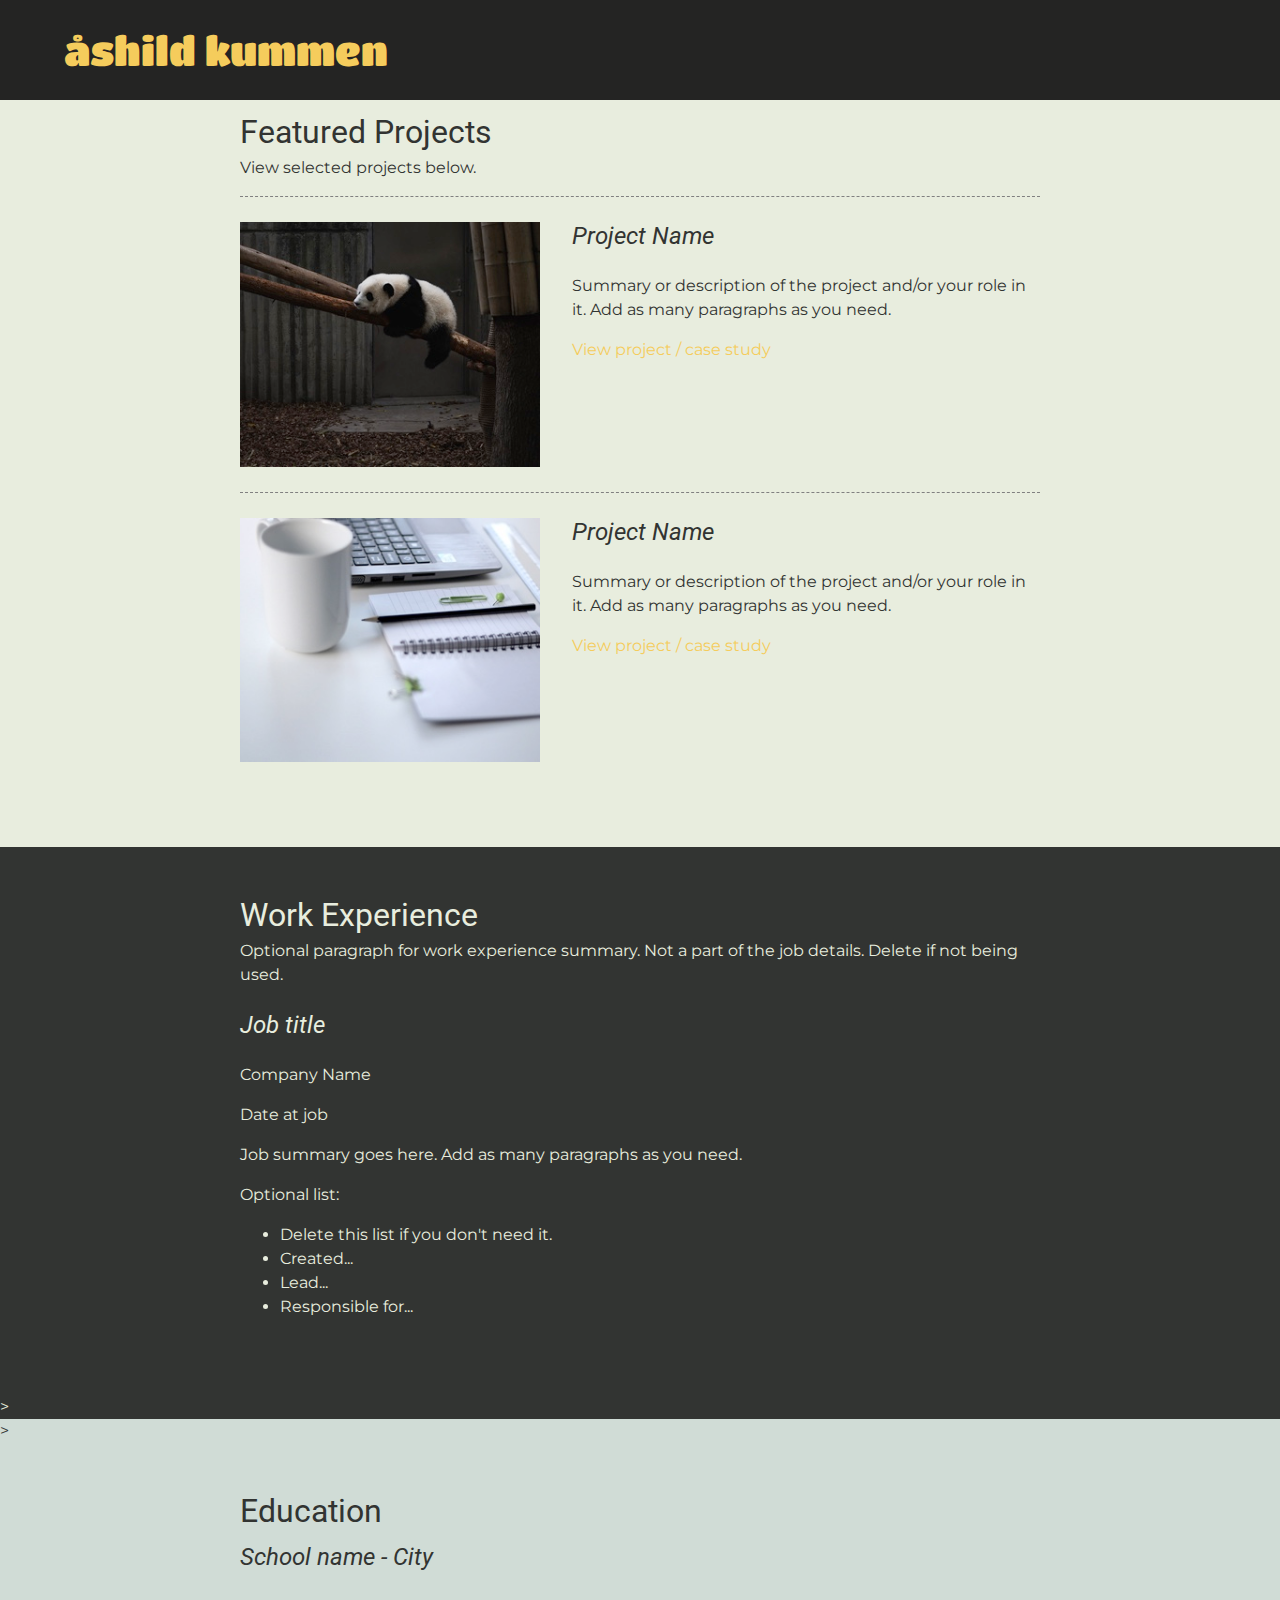
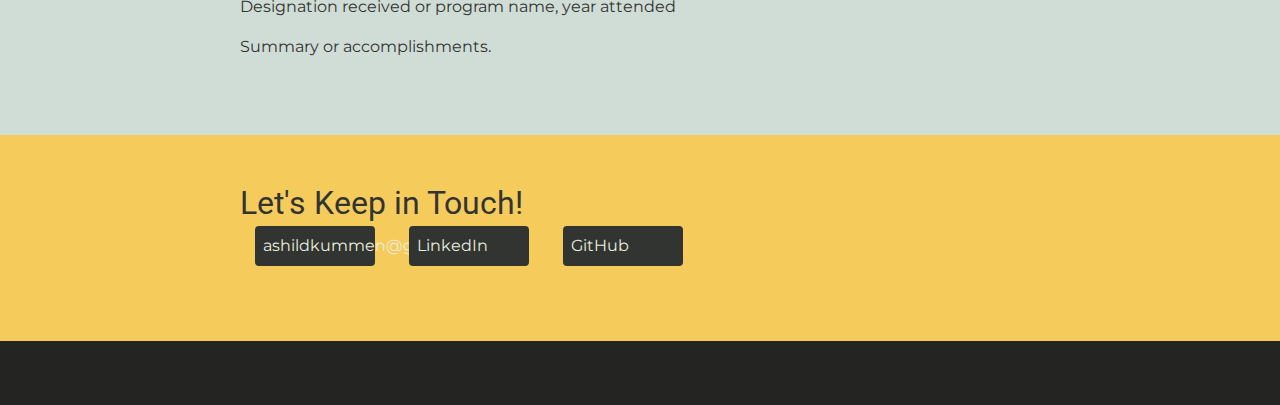
==== index.html @ 0849548e "moving header and new font" ====
<!DOCTYPE html>
<html lang="en">
<head>
    <meta charset="UTF-8">
    <meta name="viewport" content="width=device-width, initial-scale=1.0">
    <title>Ashild Kummen</title>
    <link href="https://fonts.googleapis.com/css2?family=Montserrat:ital,wght@0,400;0,700;1,400&family=Roboto:ital,wght@0,100;1,100&family=Titan+One&display=swap" rel="stylesheet">
    <link rel="stylesheet" type="text/css" href="styles/styles.css">
</head>
<body>
<main>
    <!-- ***********************  ABOUT / PROFILE  *********************** -->
    <header>
        <h1>åshild kummen</h1>
    </header>

    <!-- ********************  PROJECTS / PORTFOLIO  ********************* -->
    <section class="projects">
        <div class="content-wrap">

            <h2>Featured Projects</h2>
            <p>View selected projects below.</p>



            <!-- Project 1 -->
            <section class="project-item">
                <img src="images/thumbnail-1.jpg" alt="picture of me">
                <h3>Project Name</h3>
                <p>Summary or description of the project and/or your role in it. Add as many paragraphs as you need.</p>
                <a href="#" target="_blank">View project / case study</a>
            </section>

             <!-- Project 2 -->
            <section class="project-item">
                <img src="images/thumbnail-2.jpg" alt="hm">
                <h3>Project Name</h3>
                <p>Summary or description of the project and/or your role in it. Add as many paragraphs as you need.</p>
                <a href="#" target="_blank">View project / case study</a>
            </section>

            <!-- End of Project block. -->
        </div>
    </section>

    <!-- ***********************  WORK EXPERIENCE  *********************** -->
    <section class="work-experience">
        <div class="content-wrap">
            <h2>Work Experience</h2>
            <p>Optional paragraph for work experience summary. Not a part of the job details. Delete if not being used.</p>

            <!-- Copy this whole <section> block to add more jobs. -->
            <section>
                <h3>Job title</h3>
                <p>Company Name</p>
                <p>Date at job</p>
                <p>Job summary goes here. Add as many paragraphs as you need.</p>
                <p>Optional list:</p>
                <ul>
                    <li>Delete this list if you don't need it.</li>
                    <li>Created...</li>
                    <li>Lead...</li>
                    <li>Responsible for...</li>
                </ul>
            </section>
        </div>>
        <!-- End of Job block. -->
    </section>

    <!-- ******************  EDUCATION & CERTIFICATIONS ****************** -->
    <section class="education">>
        <div class="content-wrap">
            <h2>Education</h2>

            <!-- Copy this whole <section> block to add more schools. -->
            <section>
                <h3>School name - City</h3>
                <p>Designation received or program name, year attended</p>
                <p>Summary or accomplishments.</p>
            </section>
            <!-- End of School block. -->
        </div>
    </section>

    <!-- *****************  CONTACT INFO / SOCIAL MEDIA  ***************** -->
    <footer>
        <div class="content-wrap">
            <h2>Let's Keep in Touch!</h2>

            <!-- Social media and contact links. Add or remove any networks. -->
            <a class = "btn" href="mailto:ashildkummen@gmail.com">ashildkummen@gmail.com</a></li>
            <a class = "btn" href="#" target="https://www.linkedin.com/in/ashildkummen/">LinkedIn</a></li>
            <a class = "btn" href="#" target="https://github.com/ashildkummen">GitHub</a></li>
        </div>
    </footer>
</main>
</body>
</html>
---- styles/styles.css ----
/*
COLOR PALETTE
https://coolors.co/cfdbd5-e8eddf-f5cb5c-242423-333533 */
:root {
--timberwolf: hsla(150, 14%, 84%, 1);
--alabaster: hsla(81, 28%, 90%, 1);
--maize-crayola: hsla(44, 88%, 66%, 1);
--eerie-black: hsla(60, 1%, 14%, 1);
--jet: hsla(120, 2%, 20%, 1);
}

/* Global Styles
-----------------------------------*/

/* Adding box model fix */
html {
  box-sizing: border-box;
}
*, *:before, *:after {
  box-sizing: inherit;
}

/*** Change highligting colour */
::selection {
    background-color: var(--maize-crayola);
}

body {
    color: var(--alabaster);
    background: var(--eerie-black);
    margin: 0 0;
    padding: 5% 0;
    font: 1em 'Montserrat', sans-serif; /** Font for body */
    line-height: 1.5;
}



a {
   color: var(--maize-crayola);
   text-decoration: none;
}

a:hover {
    font-weight: bold;
}

h1 {
    font: 2.5em 'Titan One', sans-serif; /* setting font */
    color: var(--maize-crayola);
}

h2 {
    margin: 0;
    font: 2em 'Roboto', cursive; /* setting font */
    line-height: 0.5;
}

h3 {
    font: italic 1.5em 'Roboto', cursive; /* setting font */
}

img {
    width: 300px;
}


.content-wrap {
    width: 800px;
    margin: 0 auto;
    padding: 60px 0;
}


/* Profile
-----------------------------------*/
header{
    background: var(--eerie-black);
    position:fixed;
    top: 0px;
    display: block;
    width: 100%;
    padding: 0 5%;
}





/* Projects
-----------------------------------*/
.projects {
    background: var(--alabaster);
    color: var(--jet);
}


.project-item {
    overflow: hidden;
    border-top: 1px dashed grey;
    padding: 25px 0;
}

.project-item img {
    float: left;
    margin-right: 4%;
}

.project-item h3 {
    margin-top: 0;
}


/* Work Experience
-----------------------------------*/
.work-experience {
    background: var(--jet);
}




/* Education
-----------------------------------*/
.education {
    background: var(--timberwolf);
    color: var(--jet);
}

/* Contact Info
-----------------------------------*/
footer {
    background: var(--maize-crayola);
    color: var(--jet);
}

.btn {
    background: var(--jet);
    color: var(--alabaster);
    text-decoration: none;
    padding: 8px;
    border-radius: 4px;
    display: inline-block;
    width: 120px;
    margin: 15px;
}

.btn:hover {
    padding: 10px;
}
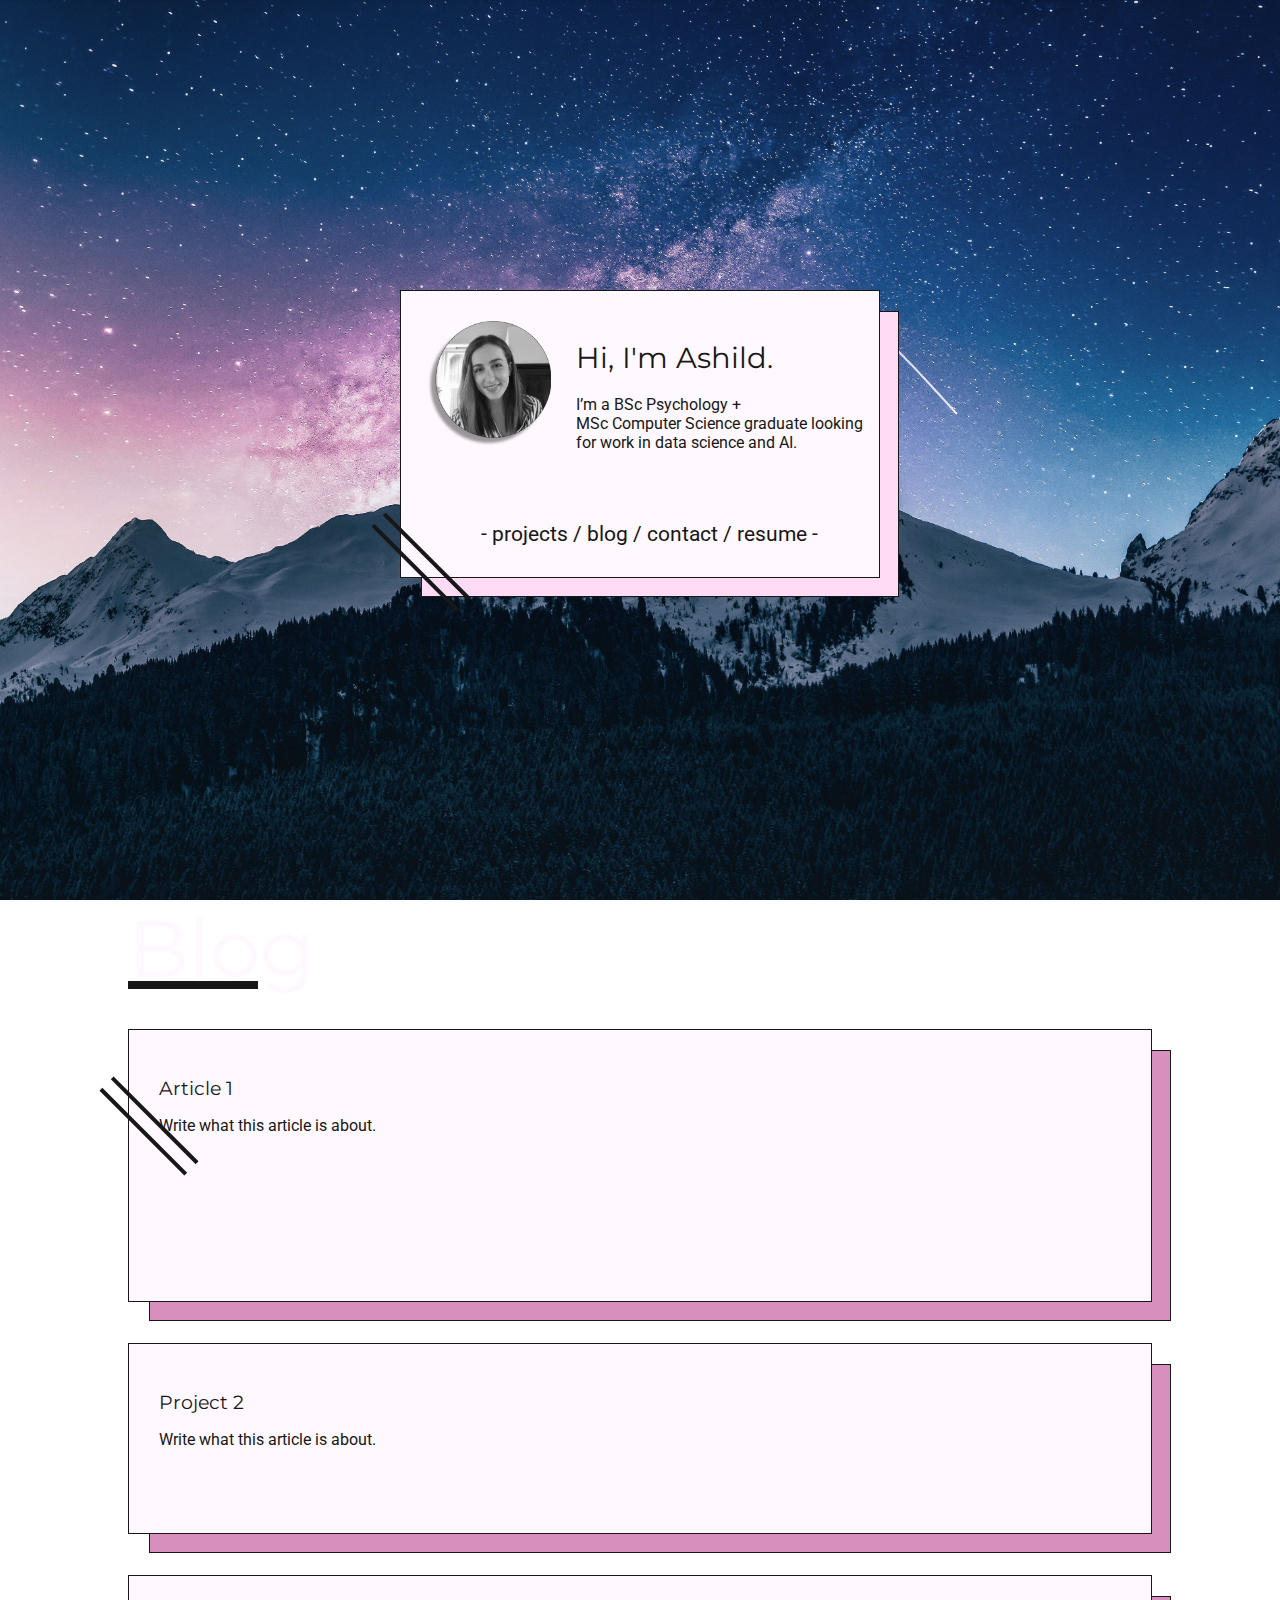
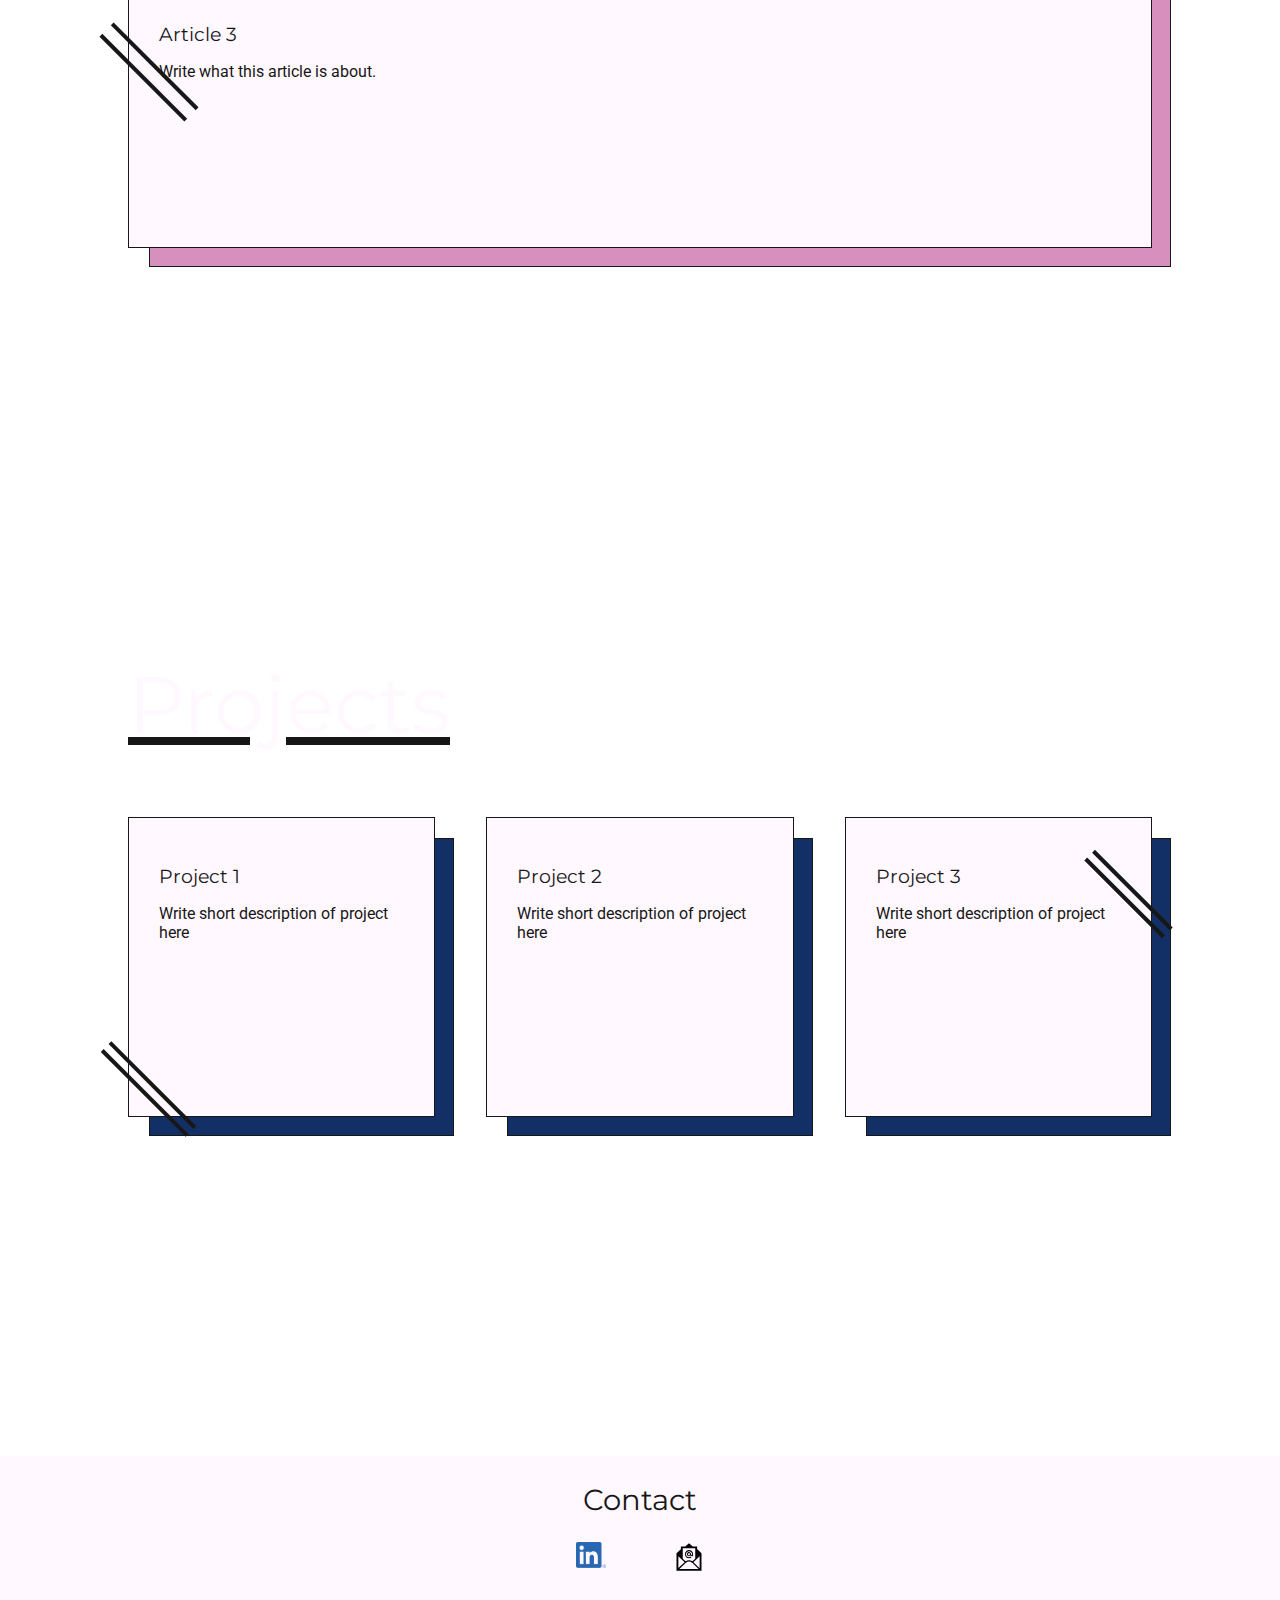
==== commit 10f09898: "Created new website" ====
--- a/index.html
+++ b/index.html
@@ -4,95 +4,99 @@
     <meta charset="UTF-8">
     <meta name="viewport" content="width=device-width, initial-scale=1.0">
     <title>Ashild Kummen</title>
-    <link href="https://fonts.googleapis.com/css2?family=Montserrat:ital,wght@0,400;0,700;1,400&family=Roboto:ital,wght@0,100;1,100&family=Titan+One&display=swap" rel="stylesheet">
-    <link rel="stylesheet" type="text/css" href="styles/styles.css">
+    <link href="https://fonts.googleapis.com/css2?family=Montserrat:ital,wght@0,700;1,700&family=Roboto:ital,wght@0,300;0,700;1,300;1,700&display=swap" rel="stylesheet">    <link rel="stylesheet" type="text/css" href="styles/styles.css">
 </head>
 <body>
 <main>
-    <!-- ***********************  ABOUT / PROFILE  *********************** -->
+    <!-- ***********************  ABOUT / NAV  *********************** -->
     <header>
-        <h1>åshild kummen</h1>
+        <div class="box-container">
+            <img src="images/profile.png" alt="picture of me">
+            <div class = "header-item">
+                <h1>Hi, I'm Ashild.</h1>
+                <p>I’m a BSc Psychology + <br>MSc Computer Science graduate looking for work in data science and AI.</p>
+            </div>
+            <nav class = "header-item">
+                <a href="#projects">- projects /</a>
+                <a href="#blog"> blog /</a>
+                <a href="#contact"> contact /</a>
+                <a href="images/ashild_cv.pdf"> resume -</a>
+            </nav>
+            <div class="line-decor"></div>
+        </div>
     </header>
 
-    <!-- ********************  PROJECTS / PORTFOLIO  ********************* -->
-    <section class="projects">
-        <div class="content-wrap">
+    <!-- ***********************  BLOG  ************************ -->
+    <section class="blog" id="blog">
+        <h1>Blog</h1>
+        <div class="underline"></div>
 
-            <h2>Featured Projects</h2>
-            <p>View selected projects below.</p>
+        <section class="blog-grid">
+
+            <!----- Article 1 ----->
+            <section class="blog-item box-container">
+                <h2>Article 1</h2>
+                <p>Write what this article is about.</p>
+                <div class="line-decor"></div>
+            </section>
+
+            <!----- Article 2 ----->
+            <section class="blog-item box-container">
+                <h2>Project 2</h2>
+                <p>Write what this article is about.</p>
+            </section>
+
+            <!----- Article 3 ----->
+            <section class="blog-item box-container">
+                <h2>Article 3</h2>
+                <p>Write what this article is about.</p>
+                <div class="line-decor"></div>
+            </section>
+        </section>
+    </section>
 
 
+    <!-- ***********************  PROJECTS  ************************ -->
+    <section class="projects" id="projects">
+        <h1>Projects</h1>
+        <div class="underline"></div>
 
-            <!-- Project 1 -->
-            <section class="project-item">
-                <img src="images/thumbnail-1.jpg" alt="picture of me">
-                <h3>Project Name</h3>
-                <p>Summary or description of the project and/or your role in it. Add as many paragraphs as you need.</p>
-                <a href="#" target="_blank">View project / case study</a>
+        <section class="projects-grid">
+
+            <!----- Project 1 ----->
+            <section class="projects-item box-container">
+                <h2>Project 1</h2>
+                <p>Write short description of project here</p>
+                <div class="line-decor"></div>
             </section>
 
-             <!-- Project 2 -->
-            <section class="project-item">
-                <img src="images/thumbnail-2.jpg" alt="hm">
-                <h3>Project Name</h3>
-                <p>Summary or description of the project and/or your role in it. Add as many paragraphs as you need.</p>
-                <a href="#" target="_blank">View project / case study</a>
+            <!----- Project 2 ----->
+            <section class="projects-item box-container">
+                <h2>Project 2</h2>
+                <p>Write short description of project here</p>
             </section>
 
-            <!-- End of Project block. -->
-        </div>
+            <!----- Project 3 ----->
+            <section class="projects-item box-container">
+                <h2>Project 3</h2>
+                <p>Write short description of project here</p>
+                <div class="line-decor"></div>
+            </section>
+        </section>
     </section>
 
-    <!-- ***********************  WORK EXPERIENCE  *********************** -->
-    <section class="work-experience">
-        <div class="content-wrap">
-            <h2>Work Experience</h2>
-            <p>Optional paragraph for work experience summary. Not a part of the job details. Delete if not being used.</p>
 
-            <!-- Copy this whole <section> block to add more jobs. -->
-            <section>
-                <h3>Job title</h3>
-                <p>Company Name</p>
-                <p>Date at job</p>
-                <p>Job summary goes here. Add as many paragraphs as you need.</p>
-                <p>Optional list:</p>
-                <ul>
-                    <li>Delete this list if you don't need it.</li>
-                    <li>Created...</li>
-                    <li>Lead...</li>
-                    <li>Responsible for...</li>
-                </ul>
-            </section>
-        </div>>
-        <!-- End of Job block. -->
-    </section>
-
-    <!-- ******************  EDUCATION & CERTIFICATIONS ****************** -->
-    <section class="education">>
-        <div class="content-wrap">
-            <h2>Education</h2>
-
-            <!-- Copy this whole <section> block to add more schools. -->
-            <section>
-                <h3>School name - City</h3>
-                <p>Designation received or program name, year attended</p>
-                <p>Summary or accomplishments.</p>
-            </section>
-            <!-- End of School block. -->
-        </div>
-    </section>
-
-    <!-- *****************  CONTACT INFO / SOCIAL MEDIA  ***************** -->
-    <footer>
-        <div class="content-wrap">
-            <h2>Let's Keep in Touch!</h2>
-
-            <!-- Social media and contact links. Add or remove any networks. -->
-            <a class = "btn" href="mailto:ashildkummen@gmail.com">ashildkummen@gmail.com</a></li>
-            <a class = "btn" href="#" target="https://www.linkedin.com/in/ashildkummen/">LinkedIn</a></li>
-            <a class = "btn" href="#" target="https://github.com/ashildkummen">GitHub</a></li>
+    <!-- ***********************  CONTACT  ************************ -->
+    <footer class="contact" id="contact">
+        <h1>Contact</h1>
+        <div class="contact-list">
+            <a href="https://www.linkedin.com/in/ashildkummen/"><img src="images/linkedin.png" alt="LinkedIn"></a> <!-- LinkedIn -->
+            <!--<a href=""><img src="images/github.png"></a> -->
+            <a href="ashildkummen@gmail.com"><img src="images/email.svg" alt="Email"></a> <!-- Email -->
         </div>
     </footer>
+
+
 </main>
 </body>
 </html>
--- a/styles/styles.css
+++ b/styles/styles.css
@@ -2,12 +2,16 @@
 COLOR PALETTE
 https://coolors.co/cfdbd5-e8eddf-f5cb5c-242423-333533 */
 :root {
---timberwolf: hsla(150, 14%, 84%, 1);
---alabaster: hsla(81, 28%, 90%, 1);
---maize-crayola: hsla(44, 88%, 66%, 1);
---eerie-black: hsla(60, 1%, 14%, 1);
---jet: hsla(120, 2%, 20%, 1);
-}
+--darkblue: rgb(19,48,102);
+--pinkwhite: rgb(255,248,254);
+--mediumpink: rgb(255,219,246);
+--black: rgb(24,23,23);
+--darkpink: rgb(215,143,189);
+}
+/* fonts:
+font-family: 'Montserrat', sans-serif;
+font-family: 'Roboto', sans-serif;
+*/
 
 /* Global Styles
 -----------------------------------*/
@@ -20,24 +24,15 @@
   box-sizing: inherit;
 }
 
-/*** Change highligting colour */
+/*** Change highlighting colour */
 ::selection {
-    background-color: var(--maize-crayola);
-}
-
-body {
-    color: var(--alabaster);
-    background: var(--eerie-black);
-    margin: 0 0;
-    padding: 5% 0;
-    font: 1em 'Montserrat', sans-serif; /** Font for body */
-    line-height: 1.5;
-}
-
-
-
+    background-color: var(--mediumpink);
+}
+
+
+/* links */
 a {
-   color: var(--maize-crayola);
+   color: var(--black);
    text-decoration: none;
 }
 
@@ -45,106 +40,225 @@
     font-weight: bold;
 }
 
+/* typography */
 h1 {
-    font: 2.5em 'Titan One', sans-serif; /* setting font */
-    color: var(--maize-crayola);
+    font: 1.8em 'Montserrat', bold; /* setting font */
 }
 
 h2 {
-    margin: 0;
-    font: 2em 'Roboto', cursive; /* setting font */
-    line-height: 0.5;
+    font: 1.2em 'Montserrat', bold; /* setting font */
 }
 
 h3 {
-    font: italic 1.5em 'Roboto', cursive; /* setting font */
-}
-
-img {
-    width: 300px;
-}
-
-
-.content-wrap {
-    width: 800px;
-    margin: 0 auto;
-    padding: 60px 0;
-}
-
-
-/* Profile
------------------------------------*/
-header{
-    background: var(--eerie-black);
-    position:fixed;
-    top: 0px;
-    display: block;
+    font: italic 1em 'Montserrat', bold cursive; /* setting font */
+}
+
+body {
+    color: var(--black);
+    font: 1em 'Roboto', Light, sans-serif; /** Font for body */
+    margin: 0 0;
+}
+
+html { /*setting background photo */
+    background: url(../images/mountainbg.jpg) no-repeat center center fixed;
+    -webkit-background-size: cover;
+    -moz-background-size: cover;
+    -o-background-size: cover;
+    background-size: cover;
+    background-attachment: fixed;
+    scroll-behavior: smooth;
+}
+
+.box-container {
+    position: relative;
+    padding: 30px;
+    background-color: var(--pinkwhite);
+    border: 1px solid var(--black);
+}
+
+.box-container:before {
+  content: " ";
+  position: absolute;
+  top: 20px;;
+  left: 20px;
+  right: -20px;
+  bottom: -20px;
+  background-color: var(--mediumpink);
+  border: 1px solid var(--black);
+  z-index: -1;
+}
+
+.line-decor {
+  border-left: 4px solid var(--black);
+  border-right: 4px solid var(--black);
+  position: relative;
+  transform: rotate(-45deg);
+}
+
+/* Header
+-----------------------------------*/
+header {
+    min-height:800px;
+}
+
+header .box-container {
+    position: absolute;
+    top: 50%;
+    left: 50%;
+    width:30em;
+    height: 18em;
+    margin-top: -10em;
+    margin-left: -15em;
+    display: grid;
+    grid-gap: 20px;
+    grid-template-columns: 30% 70%;
+    grid-template-rows: 80% 20%;
+}
+
+header .box-container img{
     width: 100%;
-    padding: 0 5%;
-}
-
-
-
+    margin-right: 12px;
+    margin-left: -5px;
+    grid-column: 1;
+    grid-row: 1;
+}
+
+header .box-container h1, p {
+    grid-column: 2;
+    grid-row: 1;
+}
+
+header .box-container nav {
+    grid-column: 1/3;
+    grid-row: 2;
+    text-align: center;
+    font-size: 130%;
+}
+
+header .line-decor {
+  height: 120px;
+  width:20px;
+  left: -20px;
+  top: -85px;
+}
+
+/* Blog
+-----------------------------------*/
+
+.blog {
+    min-height: 1200px;
+    padding-top: 100px;
+}
+.blog h1 {
+    font-size:5em;
+    color: var(--pinkwhite);
+    margin: 0 10%;
+    text-decoration: underline solid var(--black);
+}
+
+.blog-grid {
+    margin: 2.5% 10%;
+    display: grid;
+    grid-gap: 5%;
+    grid-template-columns: repeat(1,1fr);
+    grid-template-rows: repeat(3,1fr);
+    min-height: 100px;
+}
+
+.blog-item .line-decor {
+  height: 120px;
+  width:20px;
+  left: -20px;
+  top: -85px;
+}
+
+.blog .box-container:before {
+    background-color: var(--darkpink);
+}
 
 
 /* Projects
 -----------------------------------*/
 .projects {
-    background: var(--alabaster);
-    color: var(--jet);
-}
-
-
-.project-item {
-    overflow: hidden;
-    border-top: 1px dashed grey;
-    padding: 25px 0;
-}
-
-.project-item img {
-    float: left;
-    margin-right: 4%;
-}
-
-.project-item h3 {
-    margin-top: 0;
-}
-
-
-/* Work Experience
------------------------------------*/
-.work-experience {
-    background: var(--jet);
-}
-
-
-
-
-/* Education
------------------------------------*/
-.education {
-    background: var(--timberwolf);
-    color: var(--jet);
-}
-
-/* Contact Info
------------------------------------*/
-footer {
-    background: var(--maize-crayola);
-    color: var(--jet);
-}
-
-.btn {
-    background: var(--jet);
-    color: var(--alabaster);
-    text-decoration: none;
-    padding: 8px;
-    border-radius: 4px;
-    display: inline-block;
-    width: 120px;
-    margin: 15px;
-}
-
-.btn:hover {
-    padding: 10px;
+    min-height:800px;
+    display:block;
+    padding: 20% 0;
+}
+.projects h1 {
+    font-size:5em;
+    color: var(--pinkwhite);
+    margin: 0 10%;
+    text-decoration: underline solid var(--black);
+}
+
+.projects-grid {
+    margin: 5% 10%;
+    display: grid;
+    grid-gap: 5%;
+    grid-template-columns: repeat(3,1fr);
+    grid-template-rows: repeat(1,1fr);
+    min-height: 300px;
+}
+
+.projects-item:first-child .line-decor {
+  height: 120px;
+  width:15px;
+  left: -7.5%;
+  top: 30%;
+}
+
+
+.projects-item:last-child .line-decor {
+  height: 110px;
+  width:15px;
+  left: 100%;
+  top: -50%;
+}
+
+.projects .box-container:before {
+    background-color: var(--darkblue);
+}
+
+/* Contact
+-----------------------------------*/
+.contact  {
+    height:180px;
+    background-color: var(--pinkwhite);
+    text-align: center;
+}
+
+.contact h1{
+    padding-top: 2%;
+}
+
+.contact img{
+    width:30px;
+}
+
+.contact-list {
+    width:10%;
+    margin: 2% auto;
+    display: flex;
+    justify-content: space-between;
+    align-items: top;
+}
+
+.contact-list a{
+    width:30px;
+}
+
+.contact-list a:hover img {
+    width:40px;
+    margin-left:-5px;
+    margin-top:-5px;
+}
+
+/* Media styles
+-----------------------------------*/
+
+/* 600px and smaller */
+@media screen and (min-width: 700px) {
+
+
+
 }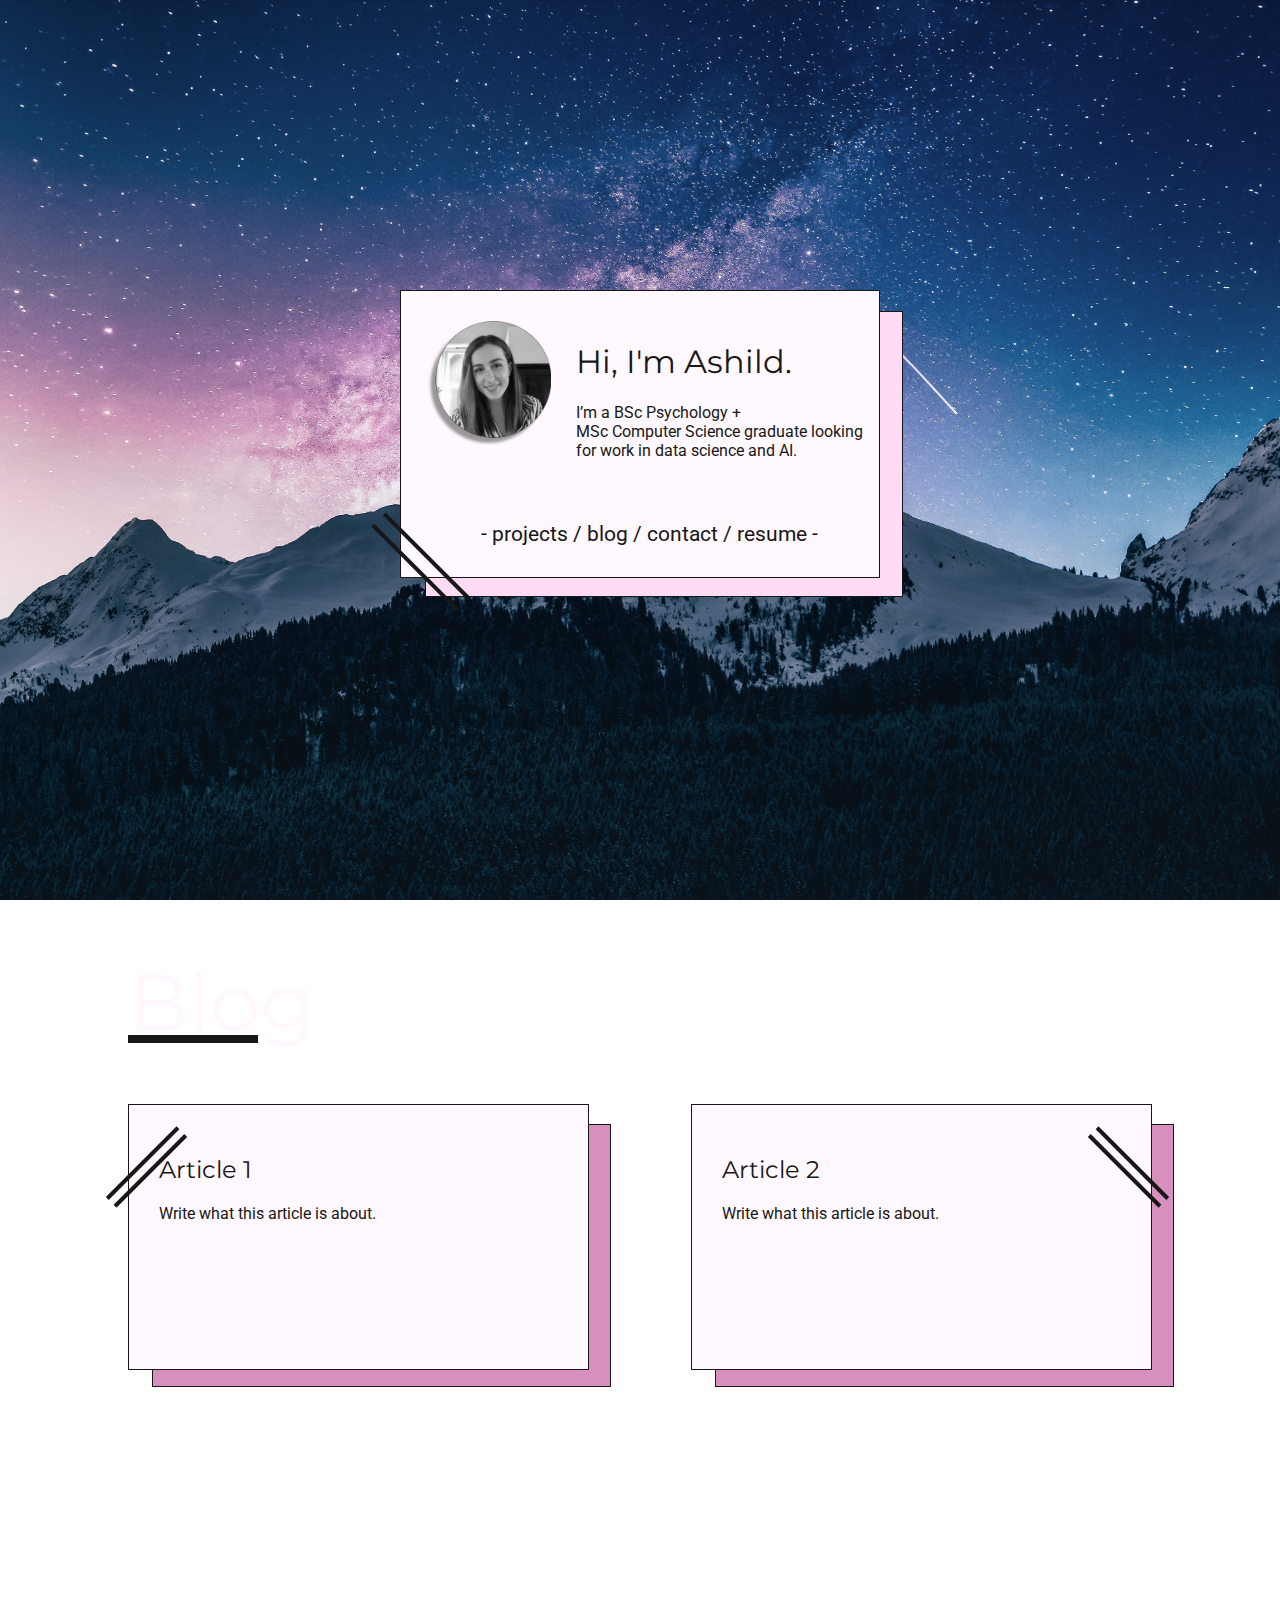
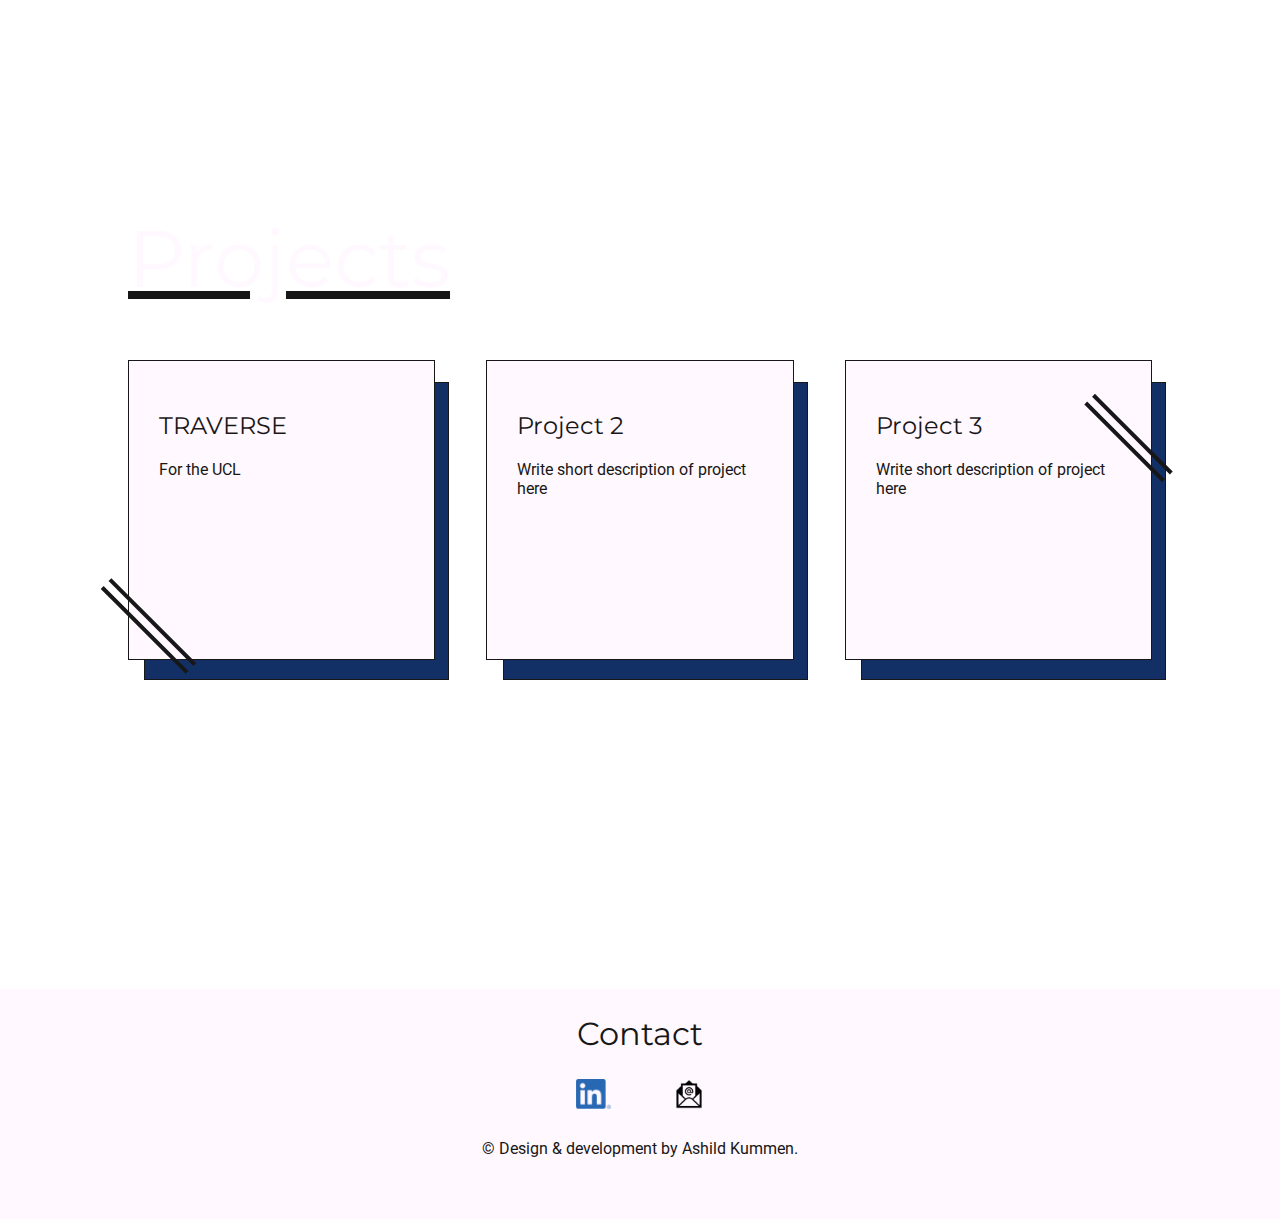
==== commit 8e9cefe9: "Adapted for mobile" ====
--- a/index.html
+++ b/index.html
@@ -42,16 +42,11 @@
 
             <!----- Article 2 ----->
             <section class="blog-item box-container">
-                <h2>Project 2</h2>
-                <p>Write what this article is about.</p>
-            </section>
-
-            <!----- Article 3 ----->
-            <section class="blog-item box-container">
-                <h2>Article 3</h2>
+                <h2>Article 2</h2>
                 <p>Write what this article is about.</p>
                 <div class="line-decor"></div>
             </section>
+
         </section>
     </section>
 
@@ -65,8 +60,8 @@
 
             <!----- Project 1 ----->
             <section class="projects-item box-container">
-                <h2>Project 1</h2>
-                <p>Write short description of project here</p>
+                <h2>TRAVERSE</h2>
+                <p>For the UCL </p>
                 <div class="line-decor"></div>
             </section>
 
@@ -92,8 +87,9 @@
         <div class="contact-list">
             <a href="https://www.linkedin.com/in/ashildkummen/"><img src="images/linkedin.png" alt="LinkedIn"></a> <!-- LinkedIn -->
             <!--<a href=""><img src="images/github.png"></a> -->
-            <a href="ashildkummen@gmail.com"><img src="images/email.svg" alt="Email"></a> <!-- Email -->
+            <a href="ashildkummen@gmail.com"><img src="images/email.png" alt="Email"></a> <!-- Email -->
         </div>
+        <p>© Design & development by Ashild Kummen.</p>
     </footer>
 
 
--- a/styles/styles.css
+++ b/styles/styles.css
@@ -30,6 +30,27 @@
 }
 
 
+
+/* typography */
+h1 {
+    font: 2em 'Montserrat', bold; /* setting font */
+}
+
+h2 {
+    font: 1.5em 'Montserrat', bold; /* setting font */
+}
+
+h3 {
+    font: italic 1em 'Montserrat', bold cursive; /* setting font */
+}
+
+body {
+    color: var(--black);
+    font: 1em 'Roboto', Light, sans-serif; /** Font for body */
+    margin: 0 0;
+}
+
+
 /* links */
 a {
    color: var(--black);
@@ -38,26 +59,10 @@
 
 a:hover {
     font-weight: bold;
-}
-
-/* typography */
-h1 {
-    font: 1.8em 'Montserrat', bold; /* setting font */
-}
-
-h2 {
-    font: 1.2em 'Montserrat', bold; /* setting font */
-}
-
-h3 {
-    font: italic 1em 'Montserrat', bold cursive; /* setting font */
-}
-
-body {
-    color: var(--black);
-    font: 1em 'Roboto', Light, sans-serif; /** Font for body */
-    margin: 0 0;
-}
+    font-size: 1.1em;
+}
+
+
 
 html { /*setting background photo */
     background: url(../images/mountainbg.jpg) no-repeat center center fixed;
@@ -79,10 +84,10 @@
 .box-container:before {
   content: " ";
   position: absolute;
-  top: 20px;;
-  left: 20px;
-  right: -20px;
-  bottom: -20px;
+  top: 7%;
+  left: 5%;
+  right: -5%;
+  bottom: -7%;
   background-color: var(--mediumpink);
   border: 1px solid var(--black);
   z-index: -1;
@@ -146,30 +151,40 @@
 -----------------------------------*/
 
 .blog {
-    min-height: 1200px;
+    min-height: 700px;
     padding-top: 100px;
-}
+    margin: 0 10%;
+}
+
 .blog h1 {
     font-size:5em;
     color: var(--pinkwhite);
-    margin: 0 10%;
     text-decoration: underline solid var(--black);
 }
 
 .blog-grid {
-    margin: 2.5% 10%;
+    margin: 2.5% 0;
     display: grid;
-    grid-gap: 5%;
-    grid-template-columns: repeat(1,1fr);
-    grid-template-rows: repeat(3,1fr);
-    min-height: 100px;
-}
-
-.blog-item .line-decor {
-  height: 120px;
-  width:20px;
+    grid-gap: 10%;
+    grid-template-columns: repeat(2,1fr);
+    grid-template-rows: repeat(1,1fr);
+    min-height: 200px;
+}
+
+
+.blog-item:first-child .line-decor {
+  height: 100px;
+  width:15px;
   left: -20px;
-  top: -85px;
+  top: -60%;
+  transform: rotate(45deg);
+}
+
+.blog-item:last-child .line-decor {
+  height: 100px;
+  width:15px;
+  left: 100%;
+  top: -60%;
 }
 
 .blog .box-container:before {
@@ -183,16 +198,16 @@
     min-height:800px;
     display:block;
     padding: 20% 0;
+    margin: 0 10%;
 }
 .projects h1 {
     font-size:5em;
     color: var(--pinkwhite);
-    margin: 0 10%;
     text-decoration: underline solid var(--black);
 }
 
 .projects-grid {
-    margin: 5% 10%;
+    margin: 5% 0;
     display: grid;
     grid-gap: 5%;
     grid-template-columns: repeat(3,1fr);
@@ -212,7 +227,7 @@
   height: 110px;
   width:15px;
   left: 100%;
-  top: -50%;
+  top: -55%;
 }
 
 .projects .box-container:before {
@@ -222,7 +237,7 @@
 /* Contact
 -----------------------------------*/
 .contact  {
-    height:180px;
+    height:230px;
     background-color: var(--pinkwhite);
     text-align: center;
 }
@@ -232,7 +247,7 @@
 }
 
 .contact img{
-    width:30px;
+    height:30px;
 }
 
 .contact-list {
@@ -243,22 +258,78 @@
     align-items: top;
 }
 
-.contact-list a{
-    width:30px;
-}
 
 .contact-list a:hover img {
-    width:40px;
-    margin-left:-5px;
-    margin-top:-5px;
-}
+    height:40px;
+    margin-left:-2px;
+    margin-top:-10px;
+}
+
+
 
 /* Media styles
 -----------------------------------*/
 
-/* 600px and smaller */
-@media screen and (min-width: 700px) {
-
+/* 1150px and smaller */
+@media screen and (max-width: 1100px) {
+    .projects {
+        margin: 0 4%;
+    }
+
+    .blog {
+        margin: 0 4%;
+    }
+}
+
+@media screen and (max-width: 900px) {
+    .projects-grid {
+        grid-template-columns: repeat(1,1fr);
+        grid-template-rows: repeat(3,1fr);
+        min-height: 100px;
+    }
+    .blog-grid {
+        grid-template-columns: repeat(1,1fr);
+        grid-template-rows: repeat(2,1fr);
+        min-height: 100px;
+    }
+}
+
+@media screen and (max-width: 500px) {
+
+    body {
+        font-size: 0.7em;
+    }
+
+    header {
+        min-height: 460px;
+    }
+
+    header .box-container {
+        margin-left: -40%;
+        margin-top: -50%;
+        width: 80%;
+        height: 50%;
+        display: block-inline;
+     }
+
+     .blog h1 {
+        text-align: center;
+        margin: 5% 0;
+     }
+
+     .projects h1 {
+        text-align: center;
+        margin: 5% 0;
+     }
+
+     .contact {
+        margin-top: 20%;
+        height:150px;
+     }
+
+     .contact .contact-list {
+        margin: 0 40%;
+     }
 
 
 }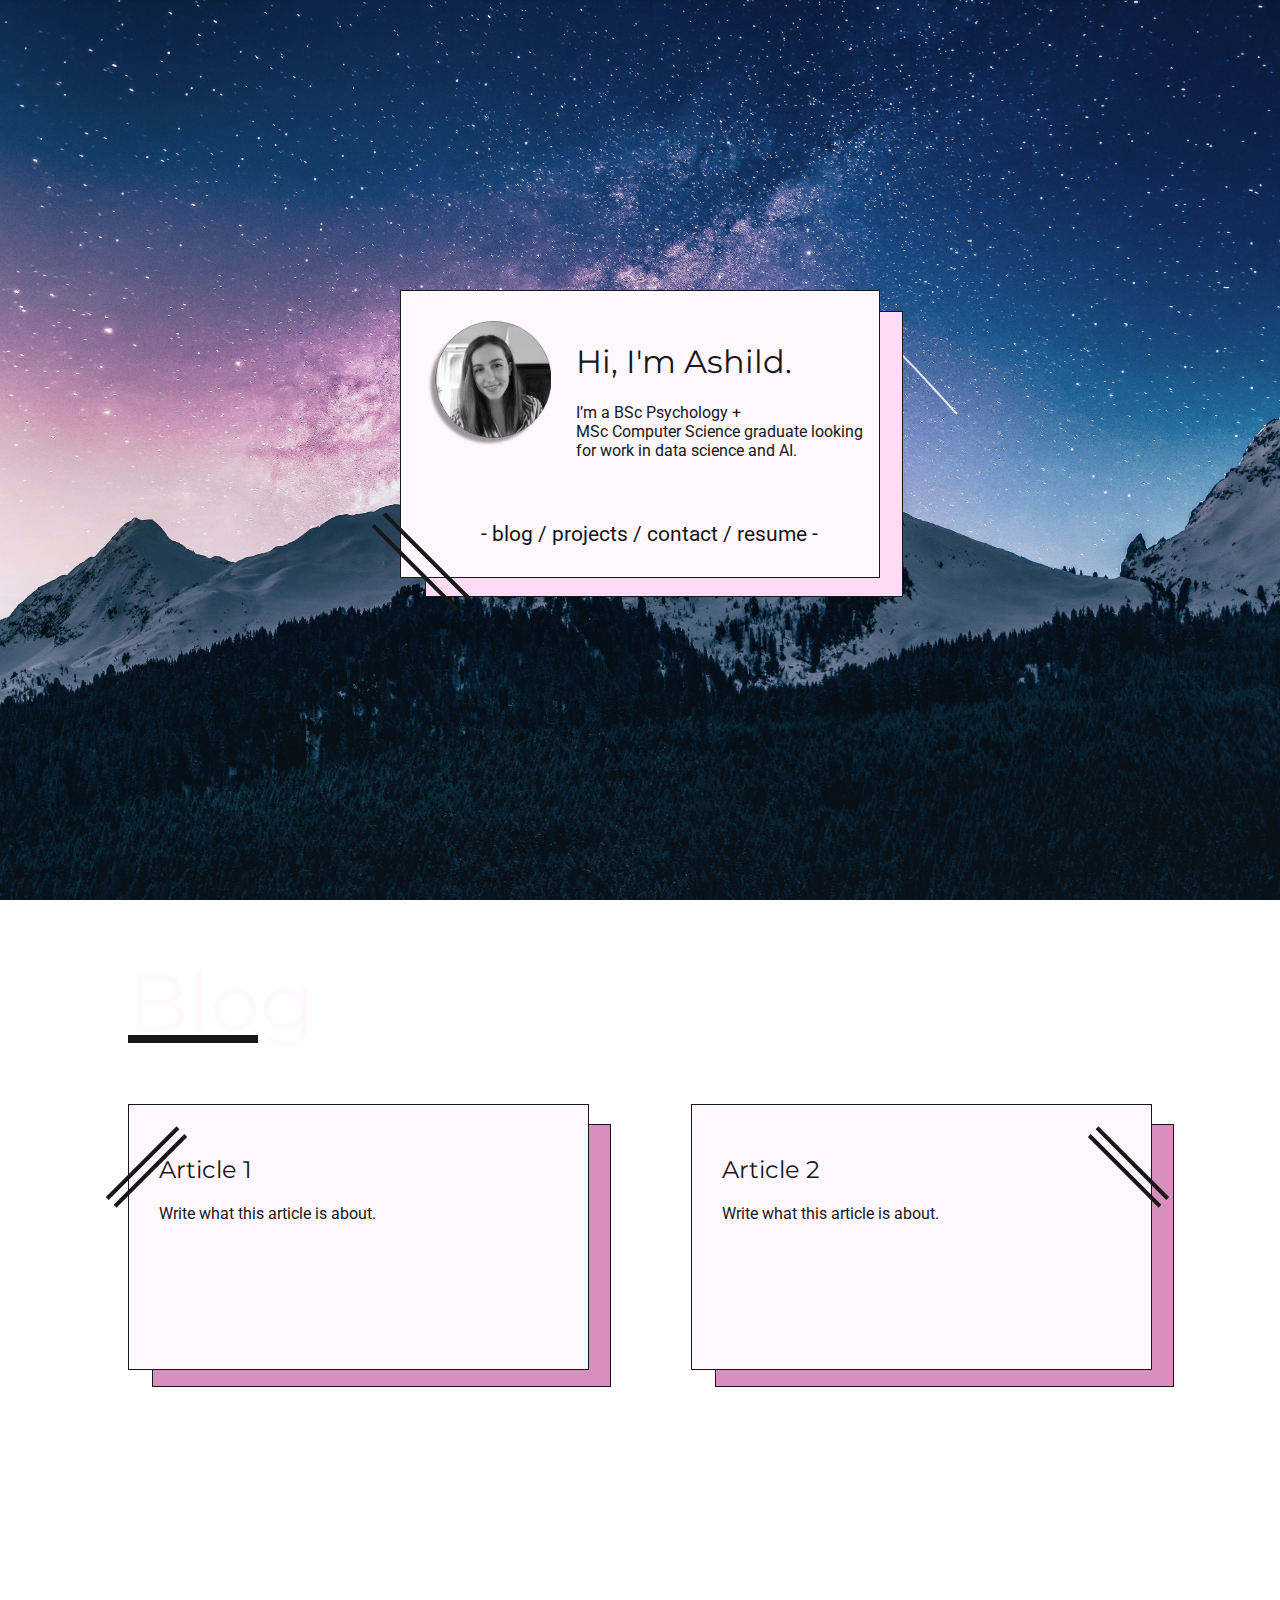
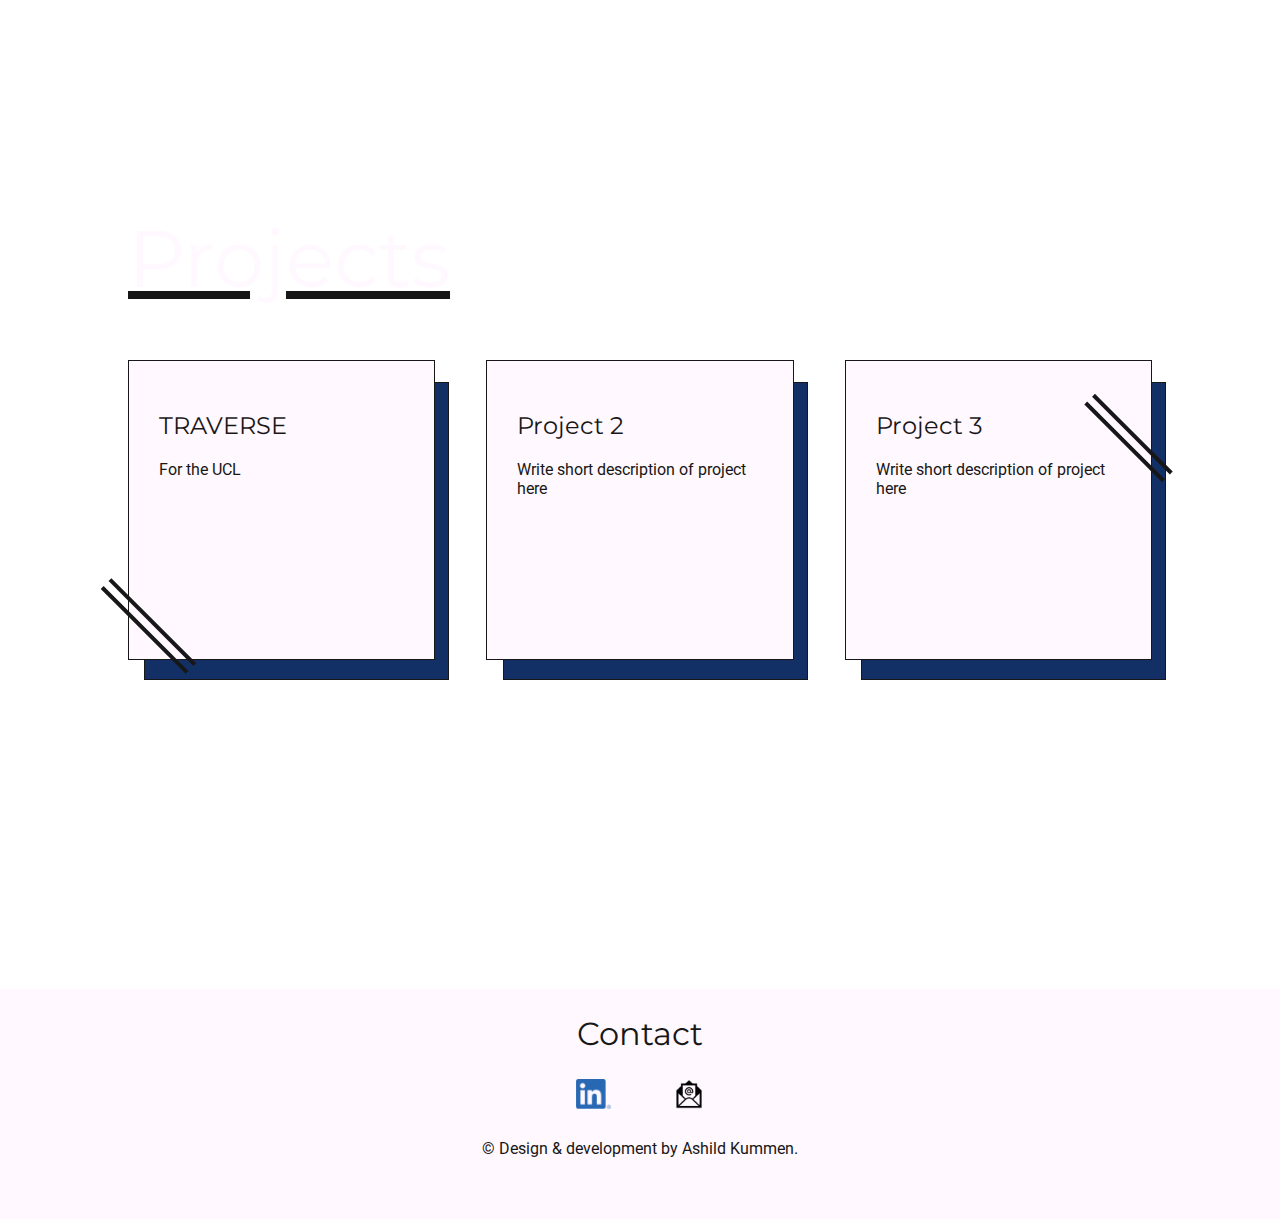
==== commit 987fcc35: "Quick fixes" ====
--- a/index.html
+++ b/index.html
@@ -17,8 +17,8 @@
                 <p>I’m a BSc Psychology + <br>MSc Computer Science graduate looking for work in data science and AI.</p>
             </div>
             <nav class = "header-item">
-                <a href="#projects">- projects /</a>
-                <a href="#blog"> blog /</a>
+                <a href="#blog">- blog /</a>
+                <a href="#projects"> projects /</a>
                 <a href="#contact"> contact /</a>
                 <a href="images/ashild_cv.pdf"> resume -</a>
             </nav>
--- a/styles/styles.css
+++ b/styles/styles.css
@@ -297,7 +297,7 @@
 @media screen and (max-width: 500px) {
 
     body {
-        font-size: 0.7em;
+        font-size: 0.6em;
     }
 
     header {
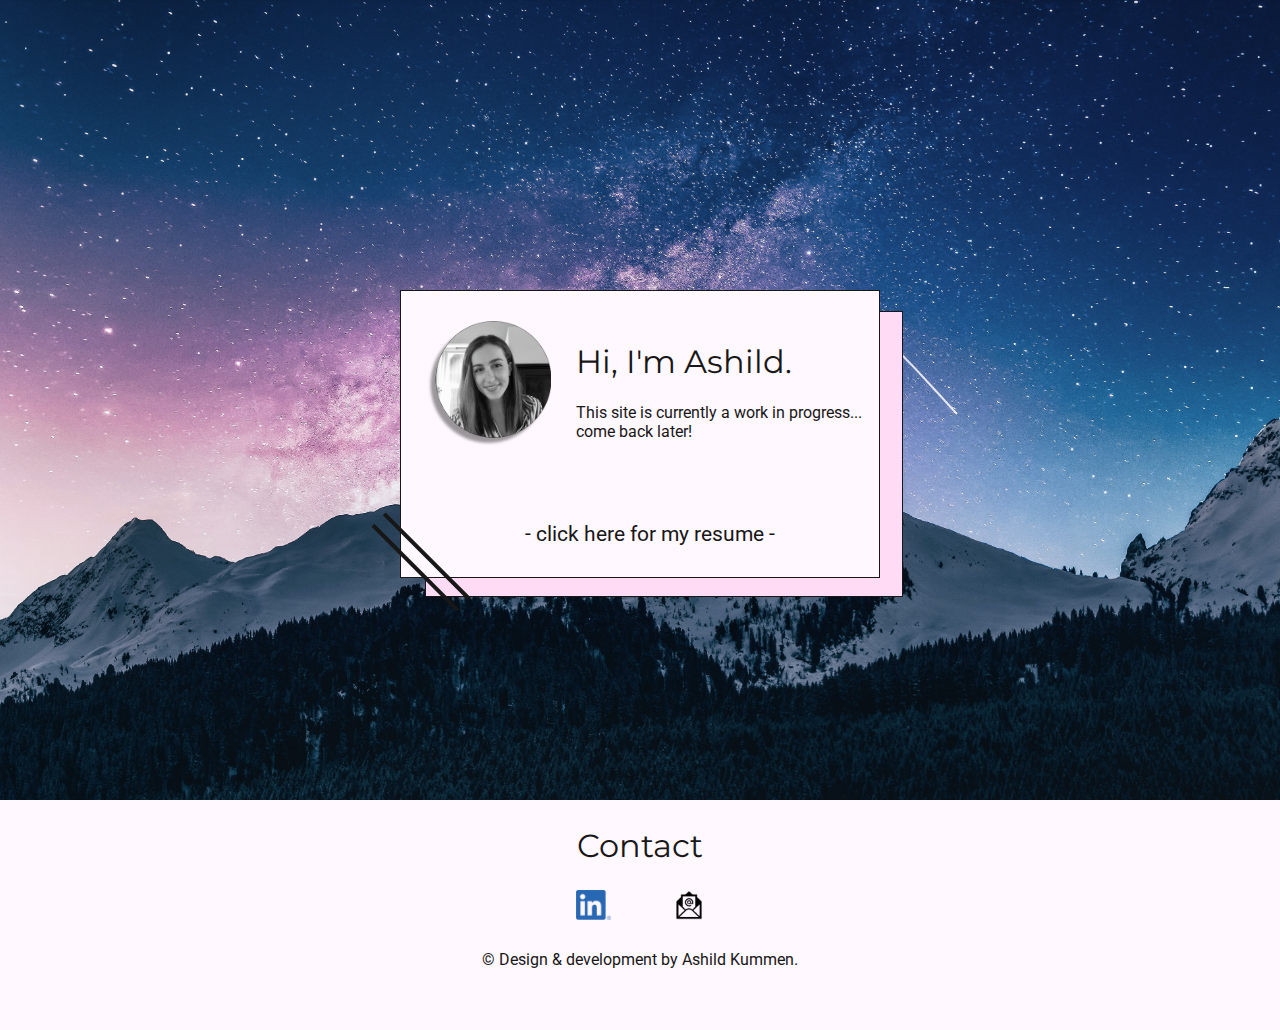
==== commit 92ab5890: "Created temporary WIP page + changed background + added animations" ====
--- a/index.html
+++ b/index.html
@@ -14,71 +14,14 @@
             <img src="images/profile.png" alt="picture of me">
             <div class = "header-item">
                 <h1>Hi, I'm Ashild.</h1>
-                <p>I’m a BSc Psychology + <br>MSc Computer Science graduate looking for work in data science and AI.</p>
+                <p>This site is currently a work in progress... come back later!</p>
             </div>
             <nav class = "header-item">
-                <a href="#blog">- blog /</a>
-                <a href="#projects"> projects /</a>
-                <a href="#contact"> contact /</a>
-                <a href="images/ashild_cv.pdf"> resume -</a>
+                <a href="images/ashild_cv.pdf">- click here for my resume -</a>
             </nav>
             <div class="line-decor"></div>
         </div>
     </header>
-
-    <!-- ***********************  BLOG  ************************ -->
-    <section class="blog" id="blog">
-        <h1>Blog</h1>
-        <div class="underline"></div>
-
-        <section class="blog-grid">
-
-            <!----- Article 1 ----->
-            <section class="blog-item box-container">
-                <h2>Article 1</h2>
-                <p>Write what this article is about.</p>
-                <div class="line-decor"></div>
-            </section>
-
-            <!----- Article 2 ----->
-            <section class="blog-item box-container">
-                <h2>Article 2</h2>
-                <p>Write what this article is about.</p>
-                <div class="line-decor"></div>
-            </section>
-
-        </section>
-    </section>
-
-
-    <!-- ***********************  PROJECTS  ************************ -->
-    <section class="projects" id="projects">
-        <h1>Projects</h1>
-        <div class="underline"></div>
-
-        <section class="projects-grid">
-
-            <!----- Project 1 ----->
-            <section class="projects-item box-container">
-                <h2>TRAVERSE</h2>
-                <p>For the UCL </p>
-                <div class="line-decor"></div>
-            </section>
-
-            <!----- Project 2 ----->
-            <section class="projects-item box-container">
-                <h2>Project 2</h2>
-                <p>Write short description of project here</p>
-            </section>
-
-            <!----- Project 3 ----->
-            <section class="projects-item box-container">
-                <h2>Project 3</h2>
-                <p>Write short description of project here</p>
-                <div class="line-decor"></div>
-            </section>
-        </section>
-    </section>
 
 
     <!-- ***********************  CONTACT  ************************ -->
--- a/styles/styles.css
+++ b/styles/styles.css
@@ -79,6 +79,7 @@
     padding: 30px;
     background-color: var(--pinkwhite);
     border: 1px solid var(--black);
+    margin: 4% 4%;
 }
 
 .box-container:before {
@@ -99,6 +100,40 @@
   position: relative;
   transform: rotate(-45deg);
 }
+
+.section-grid {
+    margin: 0 10%;
+    display: grid;
+    grid-template-columns: repeat(3,1fr);
+    grid-template-rows: 150px 300px 100px;
+    gap: 2%;
+}
+
+.section-grid h1 {
+    grid-row: 1;
+    grid-column: 1/3;
+}
+
+.click-for-more {
+    grid-row: 3;
+    grid-column: 3;
+    text-align: right;
+    color: var(--pinkwhite);
+    text-shadow: black 3px 3px;
+    font-size: 1.3em;
+
+}
+
+.click-for-more:hover{
+    font-size: 1.5em;
+}
+
+.section-item:hover {
+    margin: 0% 0%;
+}
+
+
+
 
 /* Header
 -----------------------------------*/
@@ -151,69 +186,58 @@
 -----------------------------------*/
 
 .blog {
-    min-height: 700px;
+    min-height: 1000px;
     padding-top: 100px;
-    margin: 0 10%;
-}
+    margin: 0 0;
+    background: linear-gradient(to top, rgba(255,248,254,0.5), rgba(255,248,254,0));
+    position: relative;
+    width: 100%;
+    height: 100%;
+    z-index: 0;
+}
+
 
 .blog h1 {
-    font-size:5em;
+    font-size:6em;
     color: var(--pinkwhite);
     text-decoration: underline solid var(--black);
-}
-
-.blog-grid {
-    margin: 2.5% 0;
-    display: grid;
-    grid-gap: 10%;
-    grid-template-columns: repeat(2,1fr);
-    grid-template-rows: repeat(1,1fr);
-    min-height: 200px;
-}
-
-
-.blog-item:first-child .line-decor {
-  height: 100px;
-  width:15px;
-  left: -20px;
-  top: -60%;
-  transform: rotate(45deg);
-}
-
-.blog-item:last-child .line-decor {
-  height: 100px;
-  width:15px;
-  left: 100%;
-  top: -60%;
-}
+    grid-row: 1;
+    grid-column: 1/3;
+    top: 0;
+    margin-block-start: 0;
+}
+
+
+
+
 
 .blog .box-container:before {
-    background-color: var(--darkpink);
-}
+    background-color: black;
+}
+
 
 
 /* Projects
 -----------------------------------*/
 .projects {
     min-height:800px;
-    display:block;
     padding: 20% 0;
-    margin: 0 10%;
+    background: linear-gradient(to top, rgba(255,248,254,1), rgba(255,248,254,0.5));
+    position: relative;
+    width: 100%;
+    height: 100%;
+    z-index: 0;
 }
 .projects h1 {
-    font-size:5em;
-    color: var(--pinkwhite);
+    font-size:6em;
+    color: var(--darkblue);
     text-decoration: underline solid var(--black);
-}
-
-.projects-grid {
-    margin: 5% 0;
-    display: grid;
-    grid-gap: 5%;
-    grid-template-columns: repeat(3,1fr);
-    grid-template-rows: repeat(1,1fr);
-    min-height: 300px;
-}
+    grid-row: 1;
+    grid-column: 1/3;
+    top: 0;
+    margin-block-start: 0;
+}
+
 
 .projects-item:first-child .line-decor {
   height: 120px;
@@ -230,9 +254,22 @@
   top: -55%;
 }
 
+
+
 .projects .box-container:before {
     background-color: var(--darkblue);
 }
+
+
+.projects-item:hover {
+    margin: 0% 0%;
+}
+
+.projects h3 {
+    color: var(--darkblue);
+    text-shadow: white 3px 3px;
+}
+
 
 /* Contact
 -----------------------------------*/
@@ -240,10 +277,12 @@
     height:230px;
     background-color: var(--pinkwhite);
     text-align: center;
+
 }
 
 .contact h1{
     padding-top: 2%;
+        margin-block-start: 0;
 }
 
 .contact img{
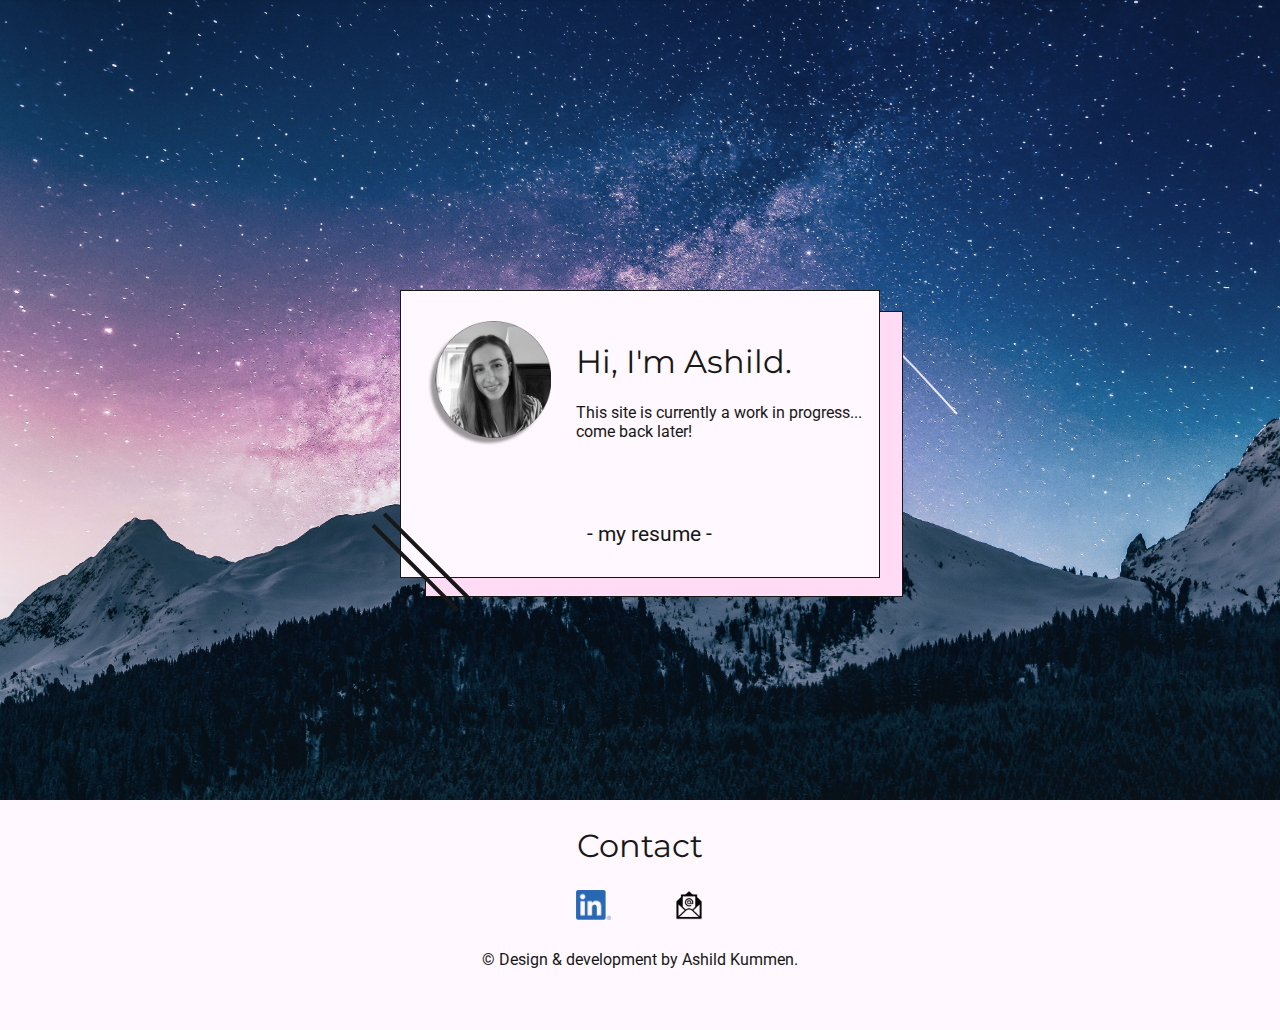
==== commit a5a44428: "make so photos cant be highlighted" ====
--- a/index.html
+++ b/index.html
@@ -17,7 +17,7 @@
                 <p>This site is currently a work in progress... come back later!</p>
             </div>
             <nav class = "header-item">
-                <a href="images/ashild_cv.pdf">- click here for my resume -</a>
+                <a href="images/ashild_cv.pdf">- my resume -</a>
             </nav>
             <div class="line-decor"></div>
         </div>
--- a/styles/styles.css
+++ b/styles/styles.css
@@ -28,6 +28,16 @@
 ::selection {
     background-color: var(--mediumpink);
 }
+
+/*** Disable so that some images cant be highlighted ***/
+img {
+    user-select: none; /* supported by Chrome and Opera */
+   -webkit-user-select: none; /* Safari */
+   -khtml-user-select: none; /* Konqueror HTML */
+   -moz-user-select: none; /* Firefox */
+   -ms-user-select: none; /* Internet Explorer/Edge */
+}
+
 
 
 
@@ -336,7 +346,7 @@
 @media screen and (max-width: 500px) {
 
     body {
-        font-size: 0.6em;
+        font-size: 0.8em;
     }
 
     header {
@@ -345,10 +355,14 @@
 
     header .box-container {
         margin-left: -40%;
-        margin-top: -50%;
+        margin-top: -40%;
         width: 80%;
-        height: 50%;
+        height: 35%;
         display: block-inline;
+     }
+
+     h1 {
+        font-size: 1.4em;
      }
 
      .blog h1 {
@@ -363,7 +377,7 @@
 
      .contact {
         margin-top: 20%;
-        height:150px;
+
      }
 
      .contact .contact-list {
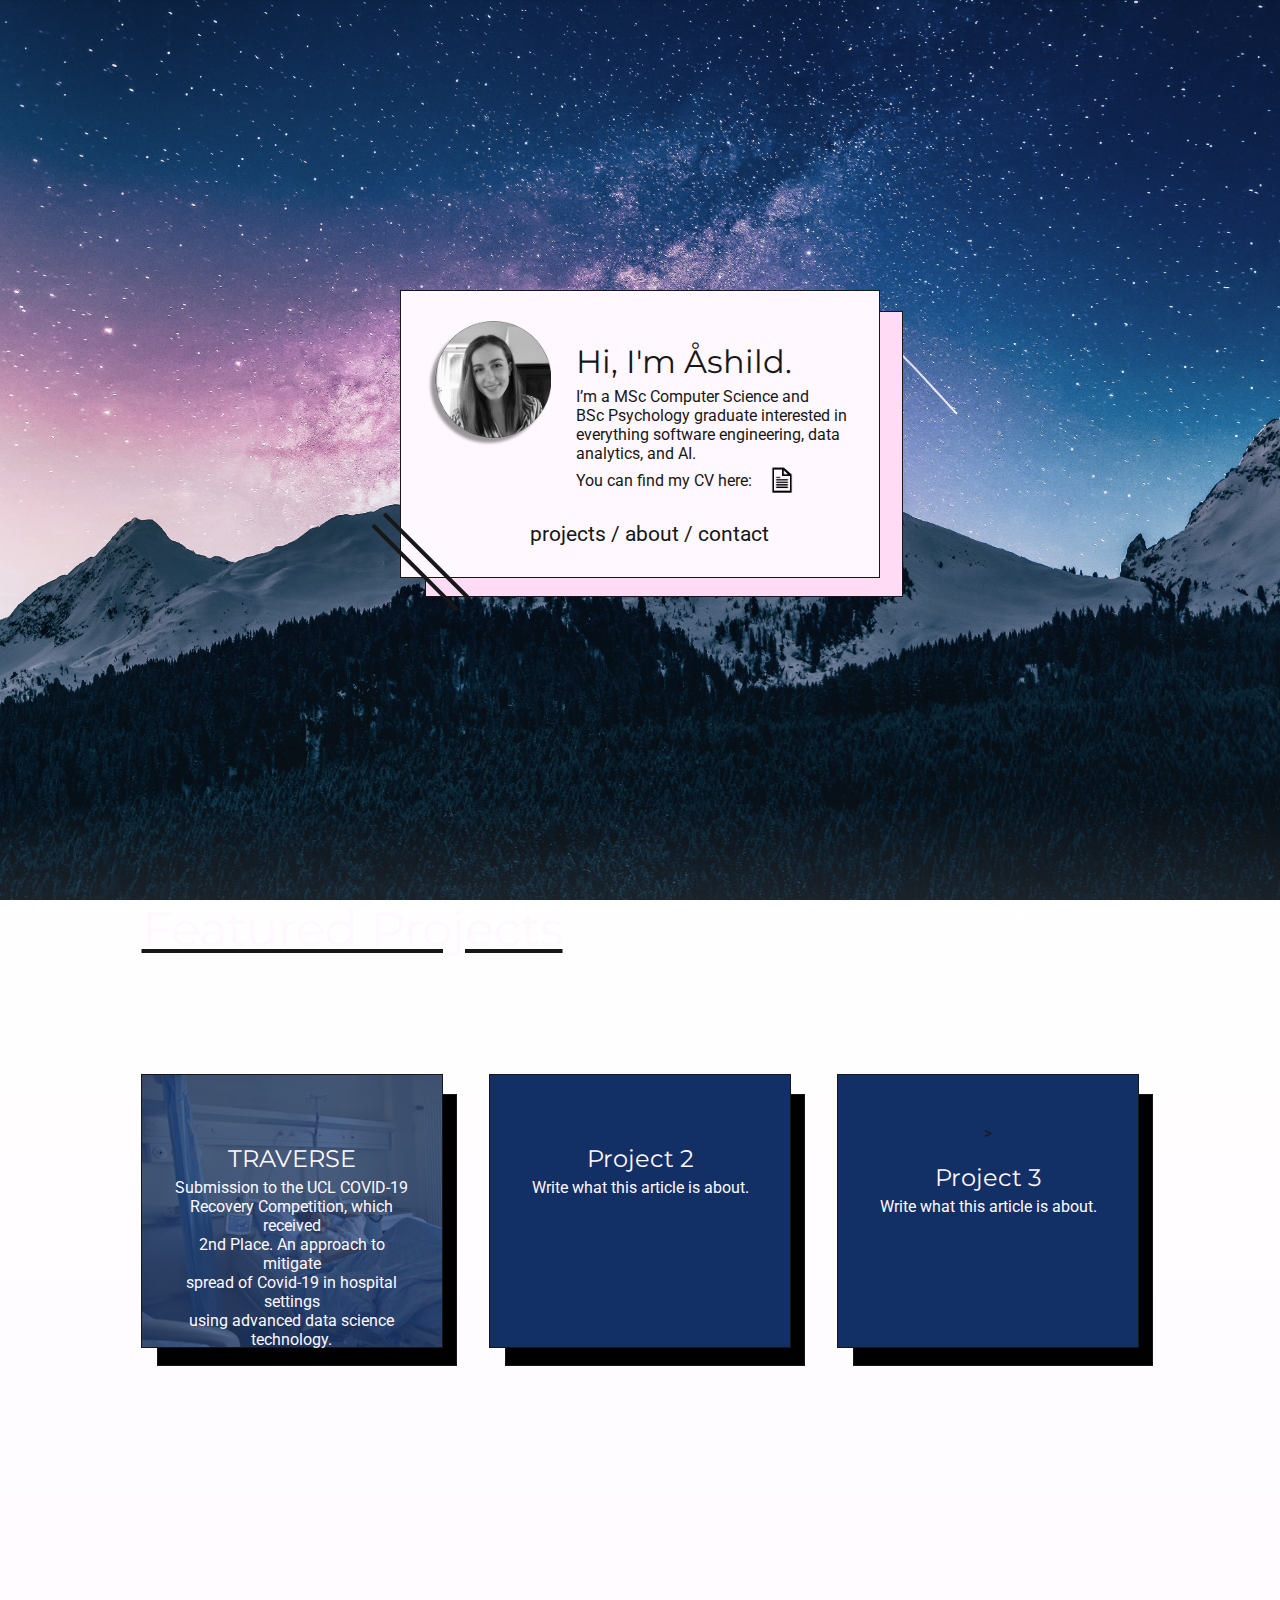
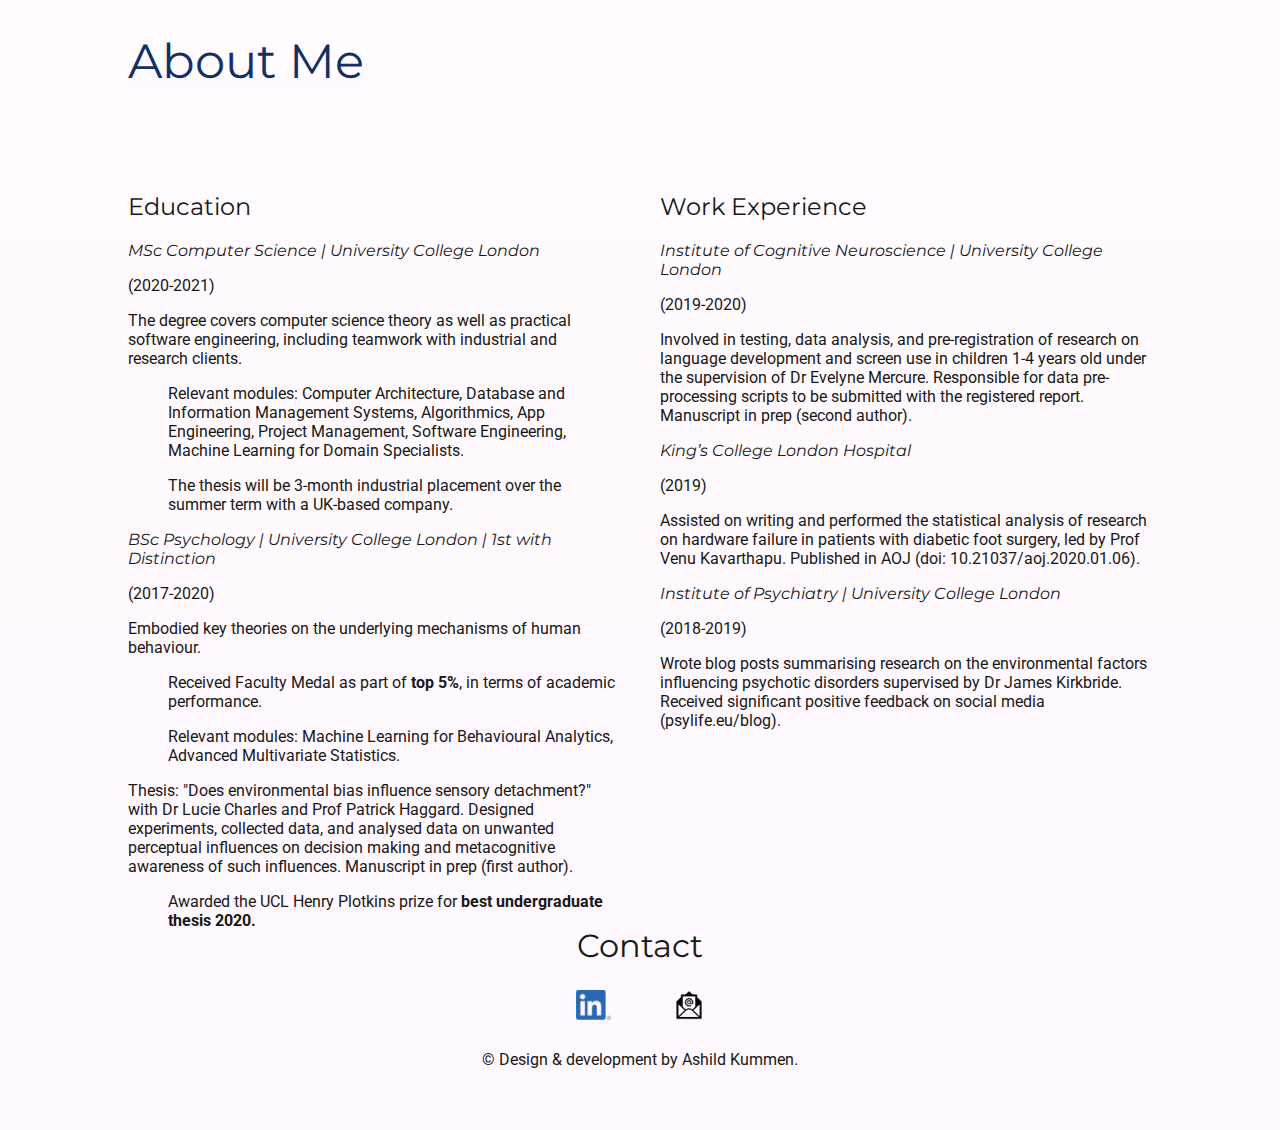
==== commit 2f5b3cbf: "removed blog section" ====
--- a/index.html
+++ b/index.html
@@ -4,7 +4,8 @@
     <meta charset="UTF-8">
     <meta name="viewport" content="width=device-width, initial-scale=1.0">
     <title>Ashild Kummen</title>
-    <link href="https://fonts.googleapis.com/css2?family=Montserrat:ital,wght@0,700;1,700&family=Roboto:ital,wght@0,300;0,700;1,300;1,700&display=swap" rel="stylesheet">    <link rel="stylesheet" type="text/css" href="styles/styles.css">
+    <link href="https://fonts.googleapis.com/css2?family=Montserrat:ital,wght@0,700;1,700&family=Roboto:ital,wght@0,300;0,700;1,300;1,700&display=swap" rel="stylesheet">
+    <link rel="stylesheet" type="text/css" href="styles/styles.css">
 </head>
 <body>
 <main>
@@ -13,16 +14,97 @@
         <div class="box-container">
             <img src="images/profile.png" alt="picture of me">
             <div class = "header-item">
-                <h1>Hi, I'm Ashild.</h1>
-                <p>This site is currently a work in progress... come back later!</p>
+                <h1>Hi, I'm Åshild.</h1>
+                <p>I’m a MSc Computer Science and <br>BSc Psychology graduate interested in everything software engineering, data analytics, and AI. </p>
+                <section class ='resume-container'>
+                    <p>You can find my CV here: </p>
+                    <a href="images/ashild_kummen.pdf"><img src="images/resumeicon.png" alt="resume"></a>
+                </section>
             </div>
             <nav class = "header-item">
-                <a href="images/ashild_cv.pdf">- my resume -</a>
+                <a href="#projects"> projects /</a>
+                <a href="#about"> about /</a>
+                <a href="#contact"> contact</a>
             </nav>
             <div class="line-decor"></div>
         </div>
     </header>
 
+    <!-- ***********************  PROJECTS  ************************ -->
+    <section class="projects" id="projects">
+
+
+        <section class="section-grid">
+            <h1>Featured Projects</h1>
+            <div class="underline"></div>
+            <!----- Project 1 ----->
+            <a class="section-item box-container" href="https://ashildkummen.github.io/traverse/" id="traverse">
+                <h2>TRAVERSE</h2>
+                <p>Submission to the UCL COVID-19 <br>Recovery Competition, which received<br> 2nd Place.
+                    An approach to mitigate <br>spread of Covid-19 in hospital settings <br>using advanced data science
+                    <br>technology.</p>
+            </a>
+
+            <!----- Project 2 ----->
+            <a class="section-item box-container" href="">
+                <h2>Project 2</h2>
+                <p>Write what this article is about.</p>
+            </a>
+
+             <!----- Project 3 ----->
+            <a class="section-item box-container"  href="">>
+                <h2>Project 3</h2>
+                <p>Write what this article is about.</p>
+            </a>
+
+        </section>
+    </section>
+
+    <!-- ***********************  ABOUT  ************************ -->
+    <section class="about" id="about">
+        <section class="about-container">
+            <h1>About Me</h1>
+            <section class="box1">
+                <h2>Education</h2>
+                <h3>MSc Computer Science | University College London</h3>
+                <p>(2020-2021)</p>
+                <p>The degree covers computer science theory as well as practical software engineering,
+                    including teamwork with industrial and research clients.  <ul>Relevant modules: Computer Architecture,
+                    Database and Information Management Systems, Algorithmics, App Engineering, Project Management,
+                    Software Engineering, Machine Learning for Domain Specialists. </ul> <ul>The thesis will be
+                    3-month industrial placement over the summer term with a UK-based company. </ul></p>
+                <h3>BSc Psychology | University College London | 1st with Distinction</h3>
+                <p>(2017-2020)</p>
+                <p>Embodied key theories on the underlying mechanisms of human behaviour.<ul>
+                Received Faculty Medal as part of <b>top 5%</b>, in terms of academic performance. </ul>
+                <ul>Relevant modules: Machine Learning for Behavioural Analytics, Advanced Multivariate Statistics.</ul>
+                Thesis: "Does environmental bias influence sensory detachment?" with Dr Lucie Charles and Prof Patrick Haggard. Designed experiments, collected data, and analysed data on unwanted perceptual influences on decision making and metacognitive awareness of such influences. Manuscript in prep (first author).
+                <ul> Awarded the UCL Henry Plotkins prize for <b>best undergraduate thesis 2020.</b> </ul>
+                </p>
+            </section>
+            <section class="box2">
+            <h2>Work Experience</h2>
+                <h3>Institute of Cognitive Neuroscience | University College London </h3>
+                <p>(2019-2020)</p>
+                <p>Involved in testing, data analysis, and pre-registration of research on language development and screen use in children 1-4 years old under the supervision of Dr Evelyne Mercure.
+                    Responsible for data pre- processing scripts to be submitted with the registered report. Manuscript in prep (second author).</p>
+                <h3>King’s College London Hospital</h3>
+                <p>(2019)</p>
+                <p>Assisted on writing and performed the statistical analysis of research on hardware failure in patients with
+                    diabetic foot surgery, led by Prof Venu Kavarthapu. Published in AOJ (doi: 10.21037/aoj.2020.01.06).</p>
+                <h3>Institute of Psychiatry | University College London</h3>
+                <p>(2018-2019)</p>
+                <p>Wrote blog posts summarising research on the environmental factors influencing psychotic disorders supervised by Dr James Kirkbride. Received significant positive feedback on social media (psylife.eu/blog).</p>
+                <!--<h2>Competitions</h2>
+                <h3>UCL COVID-19 Recovery Competition | 2nd Place</h3>
+                <p>(2020)</p>
+                <p>As part of a team of three, we developed an approach to mitigate spread of Covid-19 in hospitals
+                    with guidance from Dr Rebecca Pope from KPMG. The proposal was to employ a real-time tracking system
+                    where movement is recorded as a series of spatiotemporal events, and the data analysed to make causal inferences about when and where the virus spreads (Website: https://ashildkummen.github.io/traverse/).</p>
+                -->
+            </section>
+        </section>
+    </section>
 
     <!-- ***********************  CONTACT  ************************ -->
     <footer class="contact" id="contact">
--- a/styles/styles.css
+++ b/styles/styles.css
@@ -67,10 +67,6 @@
    text-decoration: none;
 }
 
-a:hover {
-    font-weight: bold;
-    font-size: 1.1em;
-}
 
 
 
@@ -173,16 +169,18 @@
     grid-row: 1;
 }
 
-header .box-container h1, p {
-    grid-column: 2;
-    grid-row: 1;
+header h1 {
+    margin-bottom: 0%;
+}
+header p {
+    margin-top: 2%;
 }
 
 header .box-container nav {
     grid-column: 1/3;
-    grid-row: 2;
     text-align: center;
     font-size: 130%;
+    justify-content: space-between;
 }
 
 header .line-decor {
@@ -192,11 +190,35 @@
   top: -85px;
 }
 
-/* Blog
------------------------------------*/
-
-.blog {
-    min-height: 1000px;
+
+header a:hover {
+    font-weight: bold;
+    font-size: 1.1em;
+}
+
+header .resume-container p {
+    float: left;
+    margin-top: -3%;
+}
+
+header .resume-container img {
+    width: 30px;
+    margin-top: -5%;
+    margin-left: 5%;
+}
+
+.resume-container a:hover img {
+    width: 40px;
+    margin-top: -6%;
+    margin-left: 4%;
+}
+
+
+/* PROJECTS
+-----------------------------------*/
+
+.projects {
+    min-height: 700px;
     padding-top: 100px;
     margin: 0 0;
     background: linear-gradient(to top, rgba(255,248,254,0.5), rgba(255,248,254,0));
@@ -207,77 +229,80 @@
 }
 
 
-.blog h1 {
-    font-size:6em;
+.projects h1 {
+    font-size:3em;
     color: var(--pinkwhite);
     text-decoration: underline solid var(--black);
     grid-row: 1;
     grid-column: 1/3;
     top: 0;
     margin-block-start: 0;
-}
-
-
-
-
-
-.blog .box-container:before {
+    margin-left: 2%
+}
+
+
+.projects .box-container:before {
     background-color: black;
 }
 
-
-
-/* Projects
------------------------------------*/
-.projects {
-    min-height:800px;
-    padding: 20% 0;
-    background: linear-gradient(to top, rgba(255,248,254,1), rgba(255,248,254,0.5));
+.projects .box-container {
+    background-color: var(--darkblue);
+    background-repeat: no-repeat;
+    background-position: center;
+    background-size: cover;
+}
+
+.projects img{
+    width:100px;
+}
+
+.projects .section-item {
+    text-align: center;
+    padding-top: 15%;
+}
+
+.projects p {
+    color: var(--pinkwhite);
+    margin-top: 2%;
+}
+
+.projects h2 {
+    color: var(--pinkwhite);
+    margin-bottom: 0%;
+}
+
+.projects #traverse{
+    background: linear-gradient( rgba(19,48,102, 0.7), rgba(19,48,102, 0.7) ), url(../images/traverse.jpg);
+}
+
+/* ABOUT
+-----------------------------------*/
+
+.about {
+    min-height: 700px;
+    padding-top: 100px;
+    margin: 0 0;
+    background: linear-gradient(to top, rgba(255,248,254,1.0), rgba(255,248,254,0.5));
     position: relative;
     width: 100%;
-    height: 100%;
+    height: 1000px;
     z-index: 0;
 }
-.projects h1 {
-    font-size:6em;
+
+.about-container {
+    margin: 0 10%;
+    display: grid;
+    grid-template-columns: repeat(2,1fr);
+    grid-template-rows: 150px 400px;
+    gap: 4%;
+}
+
+.about h1 {
+    font-size:3em;
     color: var(--darkblue);
-    text-decoration: underline solid var(--black);
+    text-decoration: underline solid var(--pinkwhite);
     grid-row: 1;
     grid-column: 1/3;
-    top: 0;
-    margin-block-start: 0;
-}
-
-
-.projects-item:first-child .line-decor {
-  height: 120px;
-  width:15px;
-  left: -7.5%;
-  top: 30%;
-}
-
-
-.projects-item:last-child .line-decor {
-  height: 110px;
-  width:15px;
-  left: 100%;
-  top: -55%;
-}
-
-
-
-.projects .box-container:before {
-    background-color: var(--darkblue);
-}
-
-
-.projects-item:hover {
-    margin: 0% 0%;
-}
-
-.projects h3 {
-    color: var(--darkblue);
-    text-shadow: white 3px 3px;
 }
 
 
@@ -325,7 +350,7 @@
         margin: 0 4%;
     }
 
-    .blog {
+    .projects {
         margin: 0 4%;
     }
 }
@@ -336,7 +361,7 @@
         grid-template-rows: repeat(3,1fr);
         min-height: 100px;
     }
-    .blog-grid {
+    .projects-grid {
         grid-template-columns: repeat(1,1fr);
         grid-template-rows: repeat(2,1fr);
         min-height: 100px;
@@ -365,16 +390,16 @@
         font-size: 1.4em;
      }
 
-     .blog h1 {
-        text-align: center;
-        margin: 5% 0;
-     }
-
      .projects h1 {
         text-align: center;
         margin: 5% 0;
      }
 
+     .projects h1 {
+        text-align: center;
+        margin: 5% 0;
+     }
+
      .contact {
         margin-top: 20%;
 
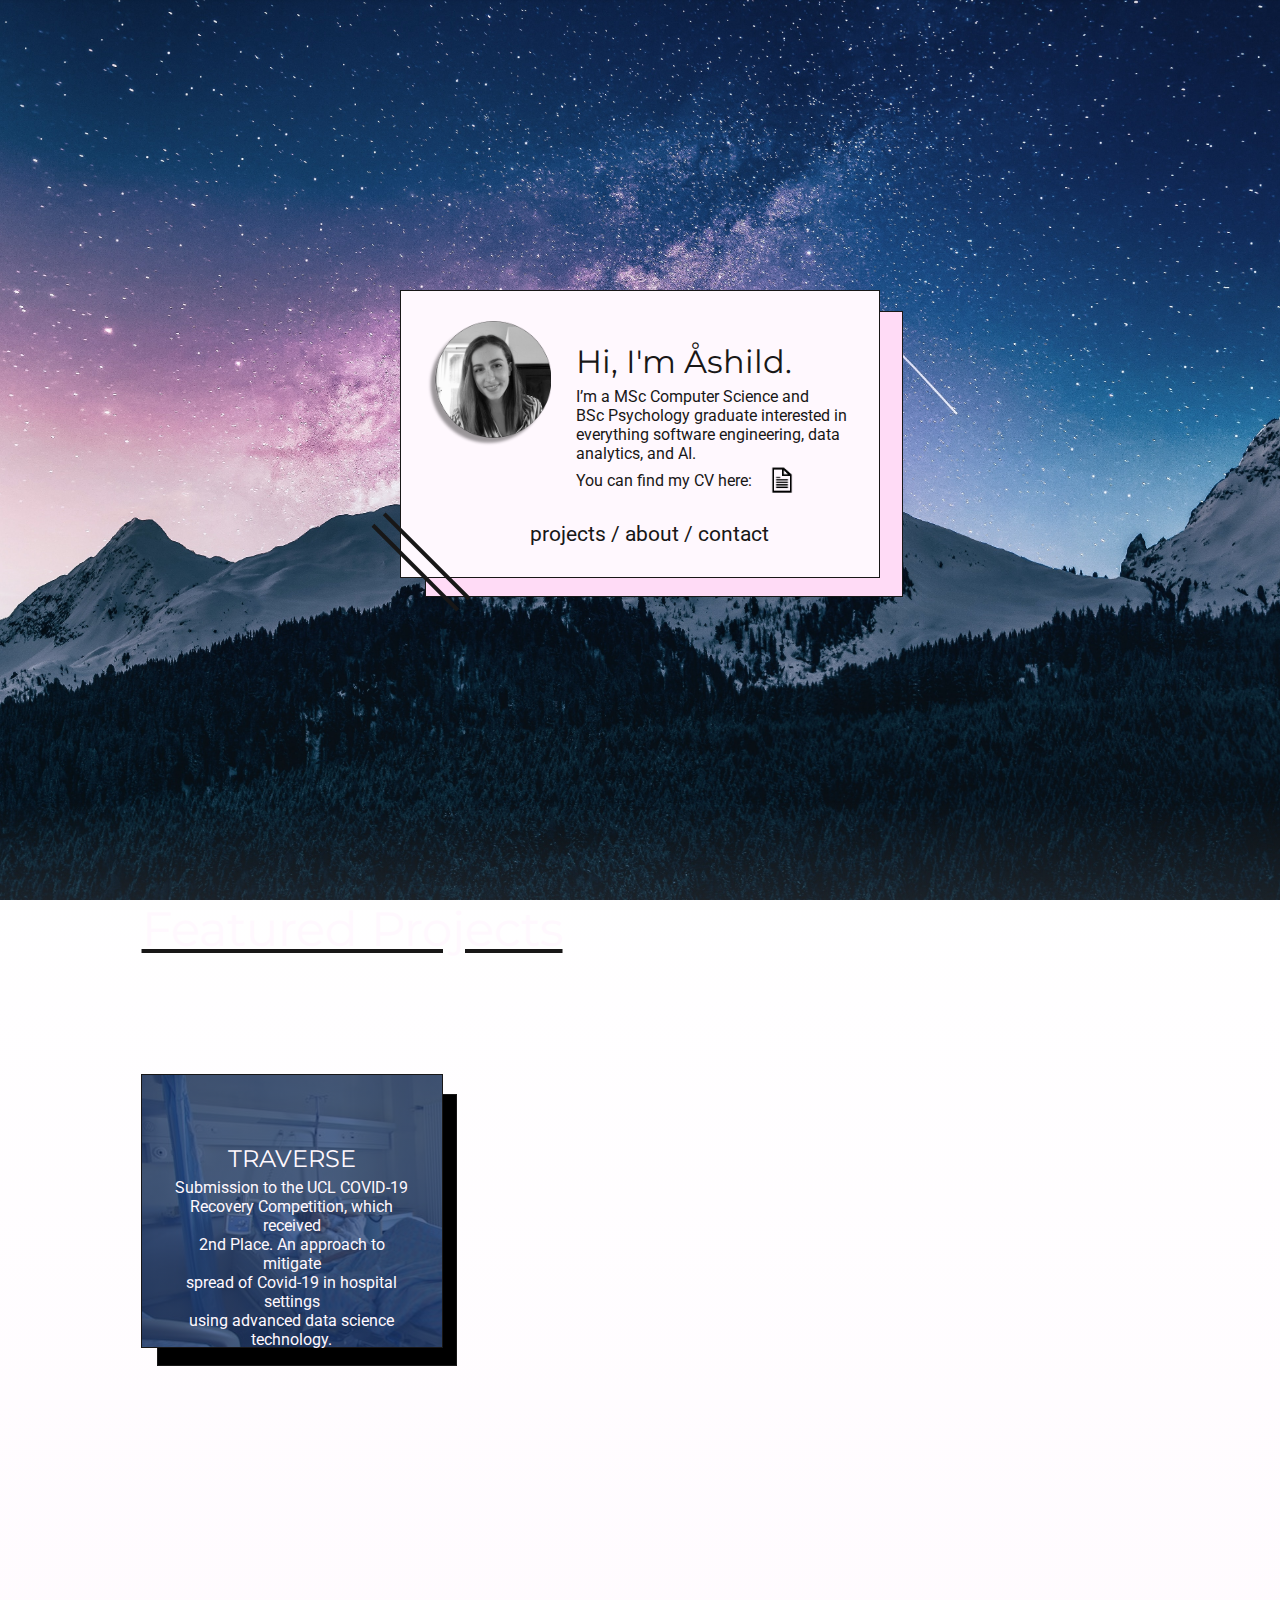
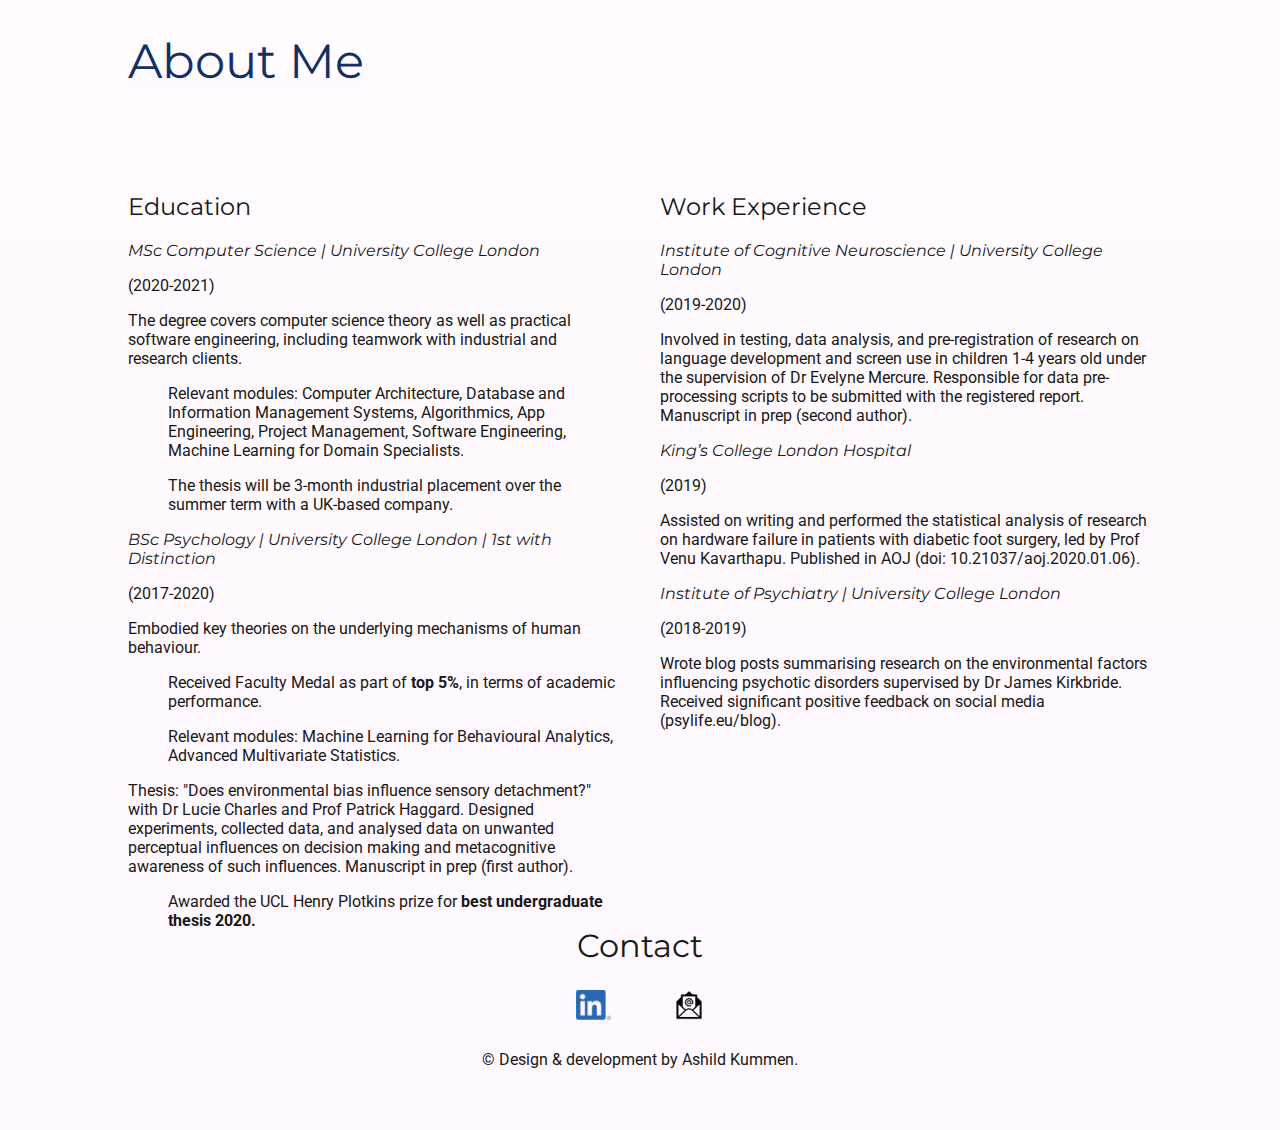
==== commit d5c017a7: "removed empty feature placeholders" ====
--- a/index.html
+++ b/index.html
@@ -45,18 +45,17 @@
                     <br>technology.</p>
             </a>
 
-            <!----- Project 2 ----->
+            <!--
             <a class="section-item box-container" href="">
-                <h2>Project 2</h2>
-                <p>Write what this article is about.</p>
+
+                <p><br><br>Coming soon.</p>
             </a>
 
-             <!----- Project 3 ----->
-            <a class="section-item box-container"  href="">>
-                <h2>Project 3</h2>
-                <p>Write what this article is about.</p>
+             ---- Project 3 ----
+            <a class="section-item box-container"  href="">
+                <p><br><br>Coming soon.</p>
             </a>
-
+            -->
         </section>
     </section>
 
